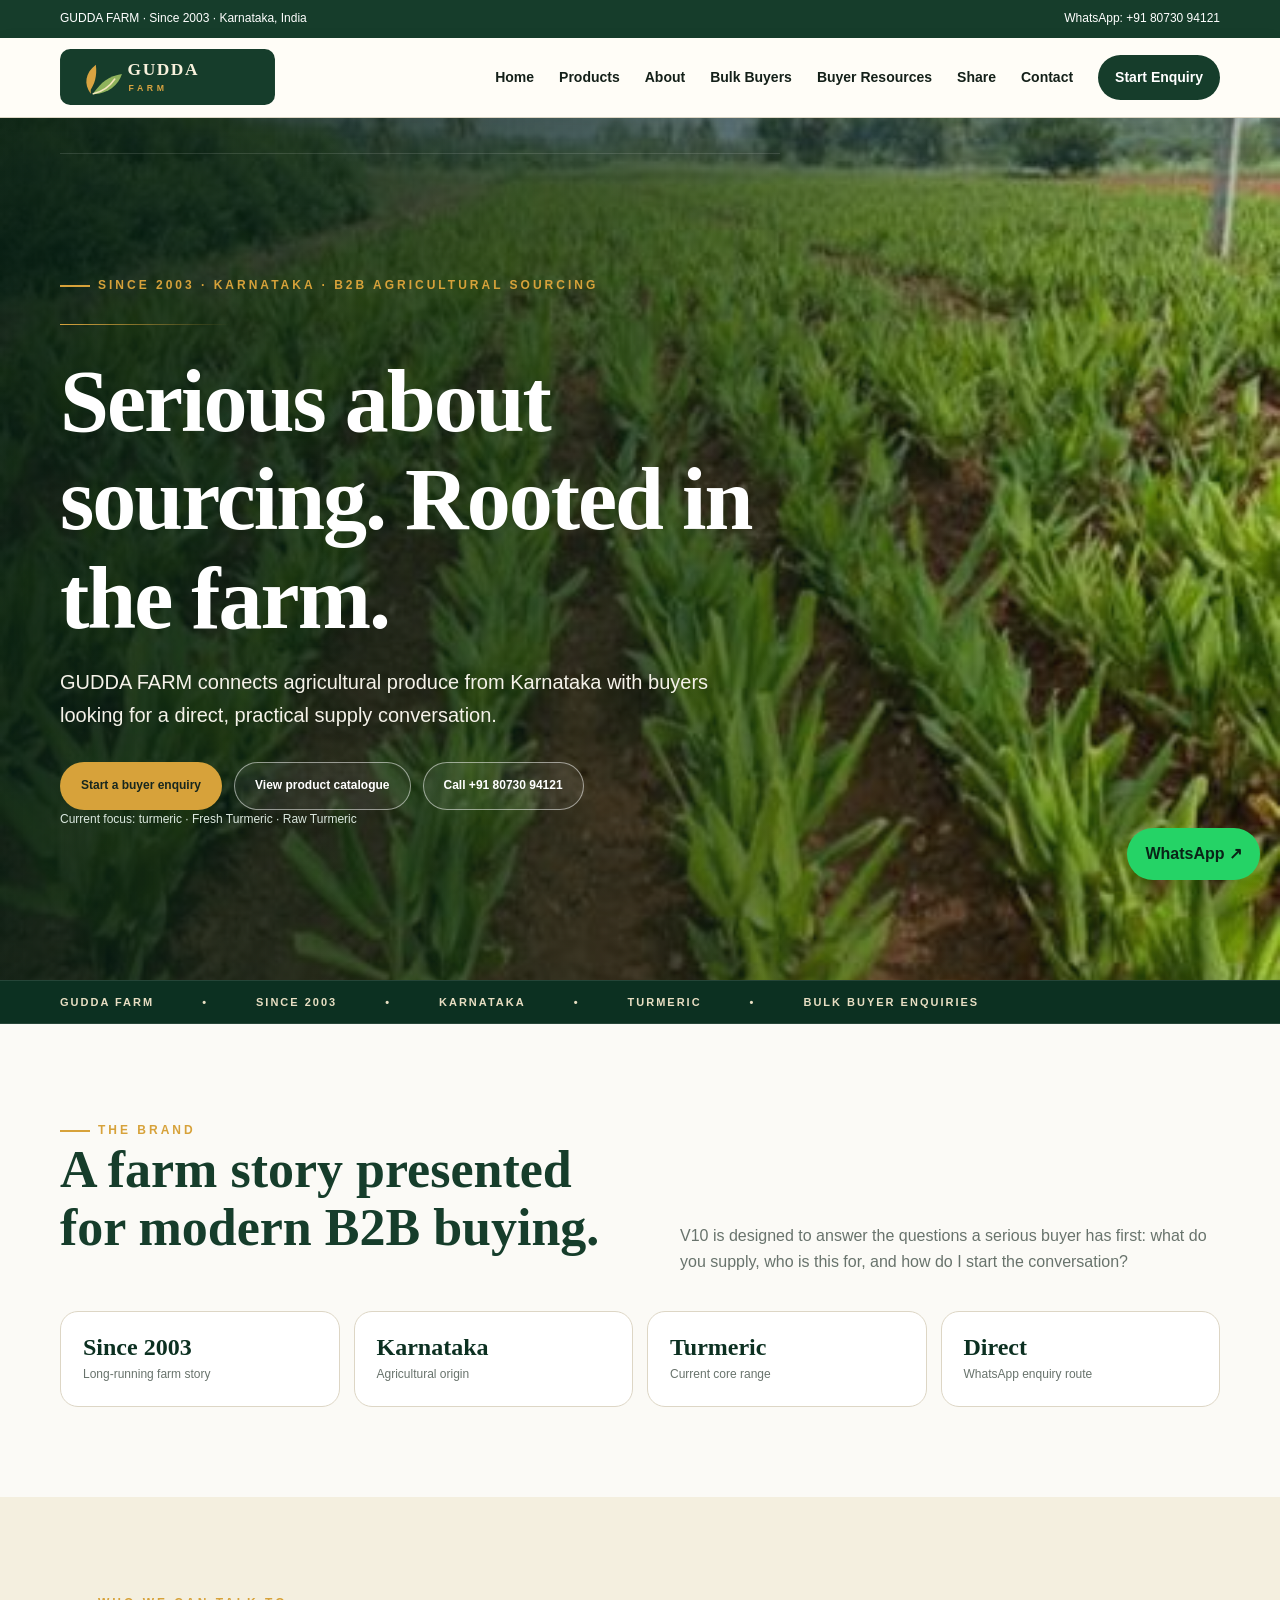
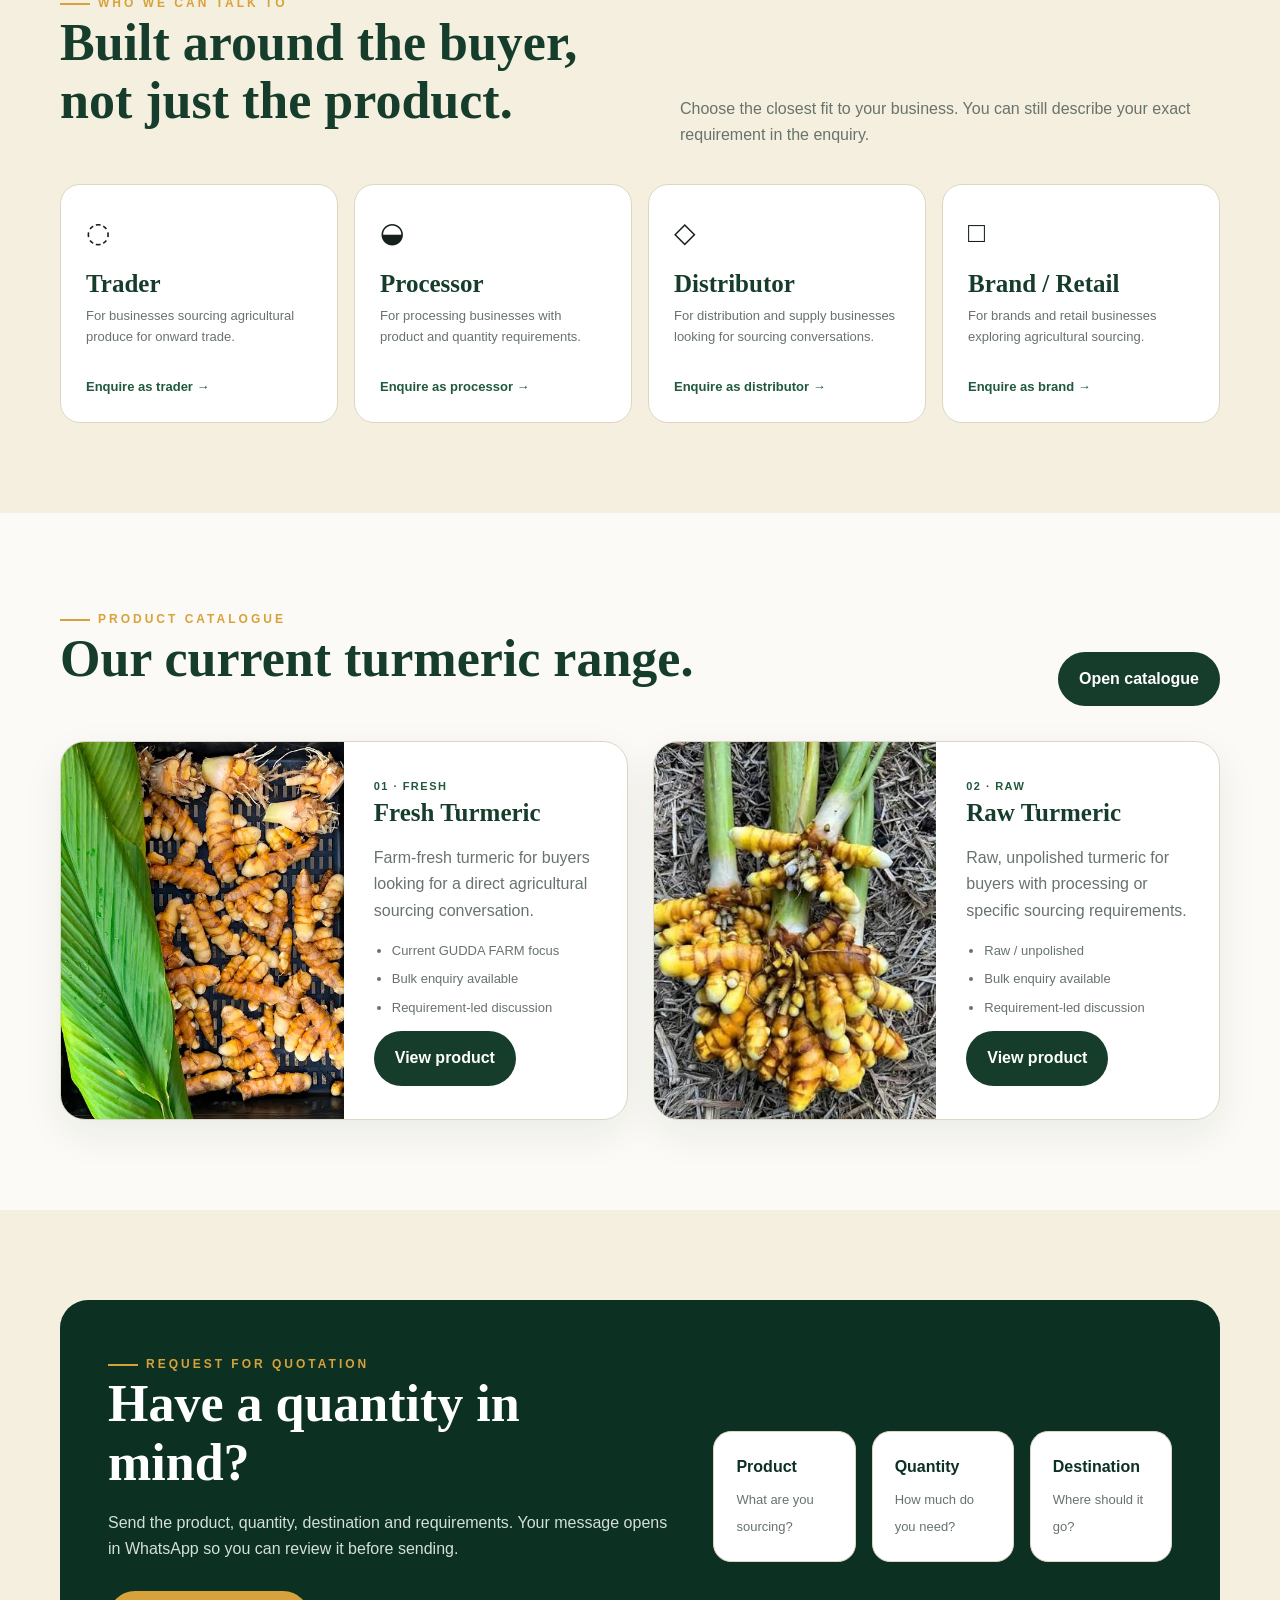
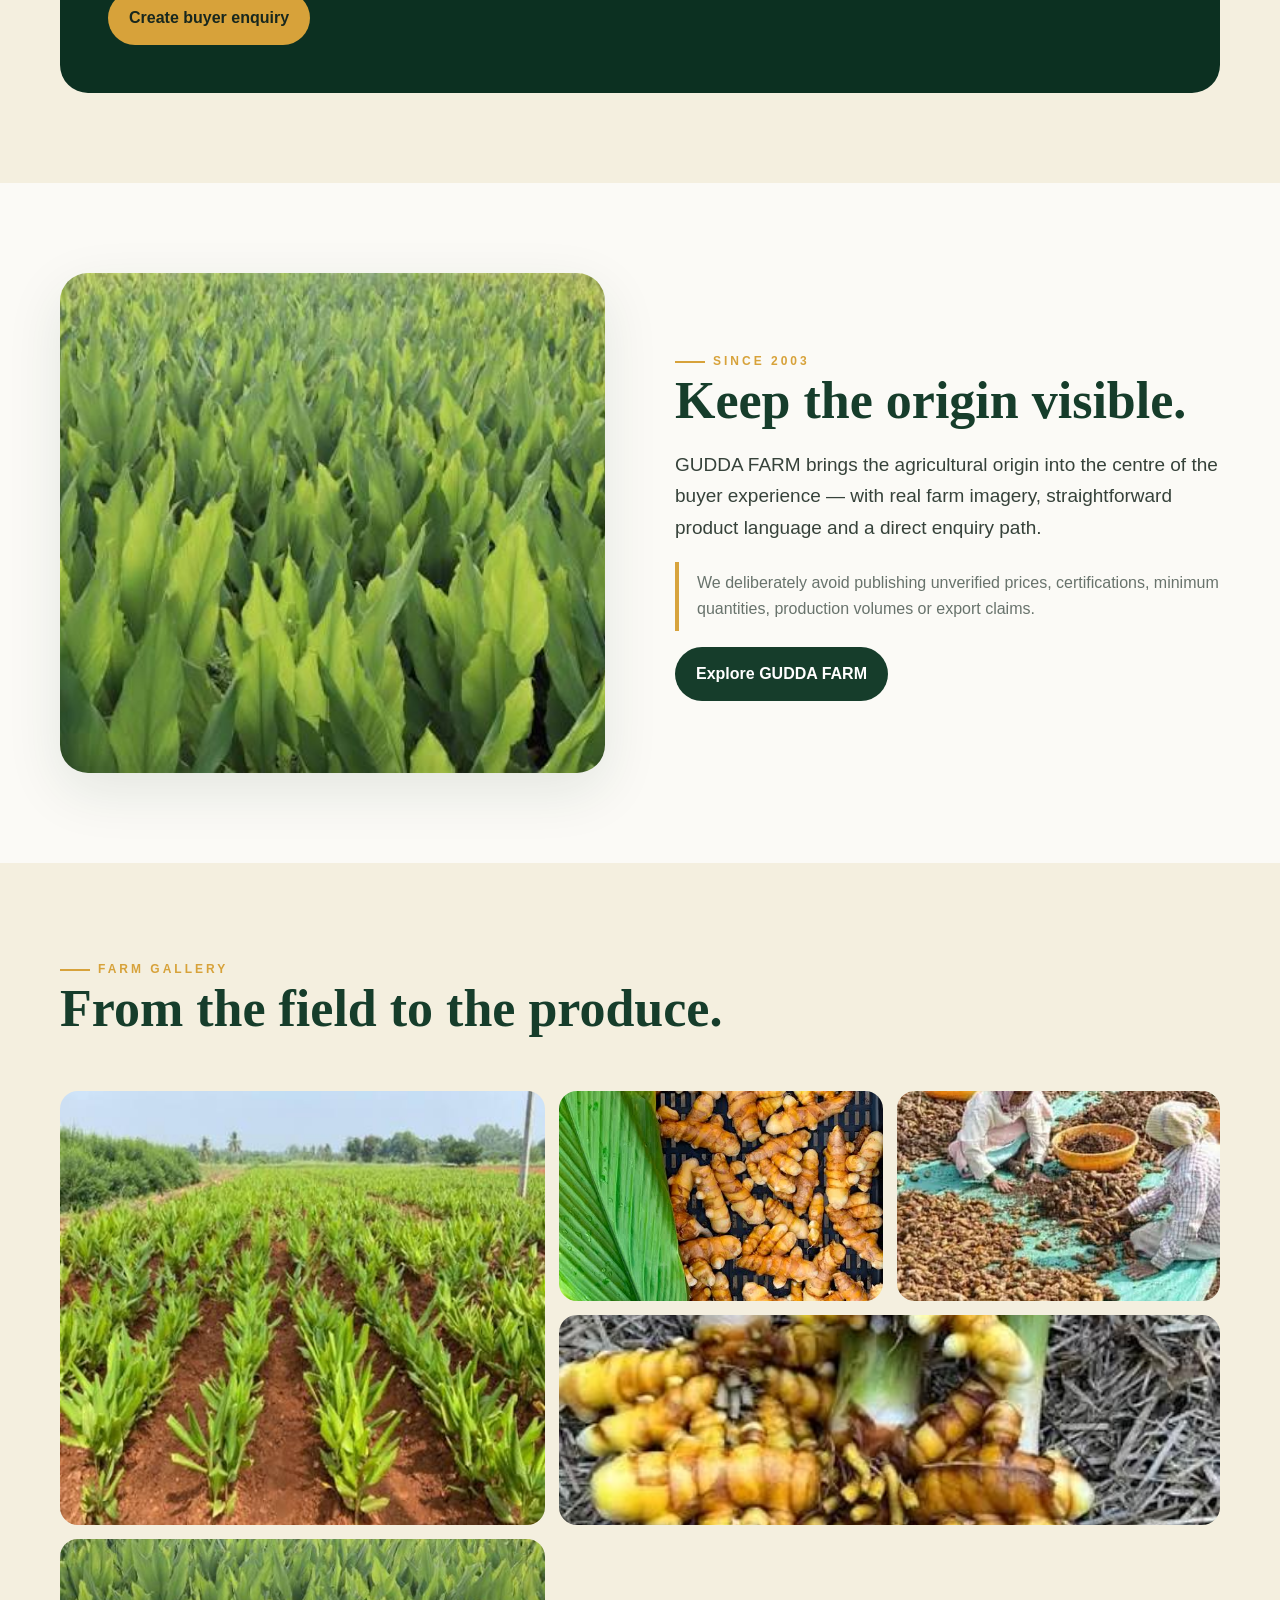
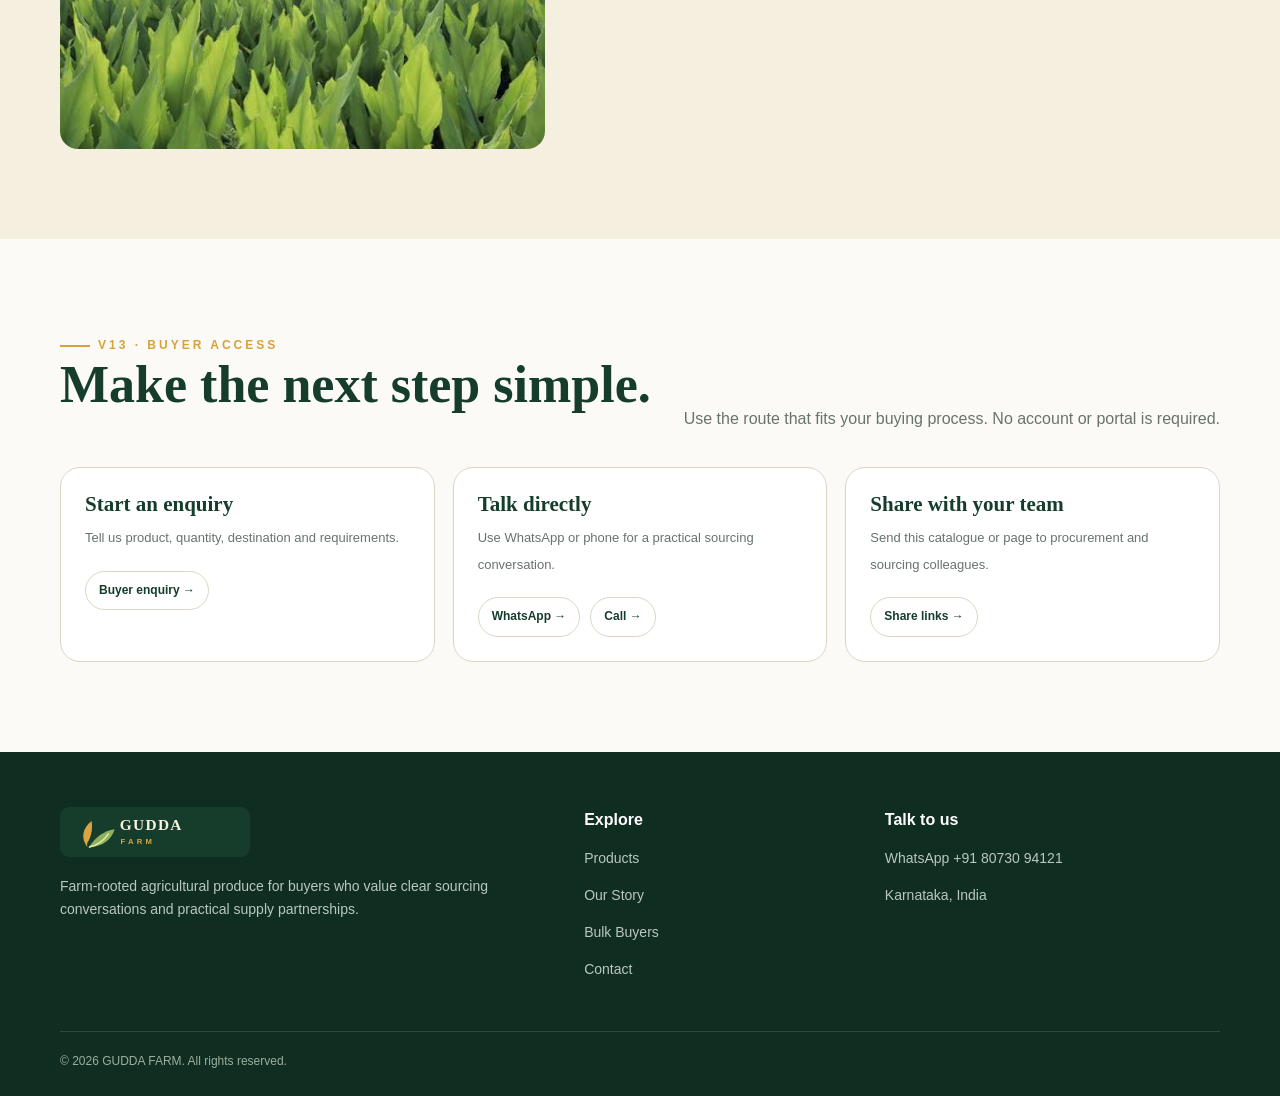
==== index.html @ 981ec5ef "Add files via upload" ====
<!doctype html><html lang="en"><head><meta charset="utf-8"><meta name="viewport" content="width=device-width,initial-scale=1">
<title>GUDDA FARM | Since 2003 | Karnataka Agricultural Produce</title><meta name="description" content="GUDDA FARM — Since 2003. Karnataka agricultural produce sourcing for serious B2B buyers, with turmeric as the current core range."><meta property="og:title" content="GUDDA FARM | Since 2003 | Karnataka Agricultural Produce"><meta property="og:description" content="GUDDA FARM · Since 2003 · Karnataka agricultural produce sourcing for serious buyers."><meta property="og:type" content="website"><meta property="og:image" content="assets/turmeric.jpg"><meta name="robots" content="index,follow"><meta name="theme-color" content="#0c3021">
<link rel="canonical" href="https://gudda-farm-margo781.vercel.app/"><link rel="icon" href="assets/logo.svg"><link rel="manifest" href="site.webmanifest"><link rel="stylesheet" href="styles.css"><script type="application/ld+json">{"@context":"https://schema.org","@type":"Organization","name":"GUDDA FARM","url":"https://gudda-farm-margo781.vercel.app/","telephone":"+91 80730 94121","areaServed":"Karnataka, India","description":"Karnataka agricultural produce sourcing for B2B buyers, with turmeric as the current core range."}</script></head><body><div class="topbar"><div class="container"><span>GUDDA FARM · Since 2003 · Karnataka, India</span><a href="https://wa.me/918073094121" target="_blank" rel="noopener">WhatsApp: +91 80730 94121</a></div></div><header class="nav"><div class="container navin"><a href="index.html"><img class="logo" src="assets/logo.svg" alt="GUDDA FARM"></a><button class="menu" aria-label="Open menu">☰</button><nav class="links"><a href="index.html">Home</a><a href="products.html">Products</a><a href="about.html">About</a><a href="buyers.html">Bulk Buyers</a><a href="resources.html">Buyer Resources</a><a href="marketing.html">Share</a><a href="contact.html">Contact</a><a class="cta" href="buyers.html">Start Enquiry</a></nav></div></header>
<section class="hero"><div class="container"><div class="copy">
<span class="eyebrow">Since 2003 · Karnataka · B2B agricultural sourcing</span><div class="goldline"></div>
<h1>Serious about sourcing. Rooted in the farm.</h1>
<p>GUDDA FARM connects agricultural produce from Karnataka with buyers looking for a direct, practical supply conversation.</p>
<div class="buttons"><a class="btn primary" href="buyers.html">Start a buyer enquiry</a><a class="btn light" href="products.html">View product catalogue</a><a class="btn light" href="tel:+918073094121">Call +91 80730 94121</a></div>
<p class="hero-note">Current focus: turmeric · Fresh Turmeric · Raw Turmeric</p>
</div></div></section>

<div class="marquee"><div class="container"><span>GUDDA FARM</span><span>•</span><span>SINCE 2003</span><span>•</span><span>KARNATAKA</span><span>•</span><span>TURMERIC</span><span>•</span><span>BULK BUYER ENQUIRIES</span></div></div>

<section class="section"><div class="container"><div class="section-head"><div><span class="eyebrow">The brand</span><h2>A farm story presented for modern B2B buying.</h2></div><p>V10 is designed to answer the questions a serious buyer has first: what do you supply, who is this for, and how do I start the conversation?</p></div>
<div class="trust-row"><div class="trust-item"><b>Since 2003</b><span>Long-running farm story</span></div><div class="trust-item"><b>Karnataka</b><span>Agricultural origin</span></div><div class="trust-item"><b>Turmeric</b><span>Current core range</span></div><div class="trust-item"><b>Direct</b><span>WhatsApp enquiry route</span></div></div></div></section>

<section class="section alt"><div class="container"><div class="section-head"><div><span class="eyebrow">Who we can talk to</span><h2>Built around the buyer, not just the product.</h2></div><p>Choose the closest fit to your business. You can still describe your exact requirement in the enquiry.</p></div>
<div class="audience-grid">
<div class="audience"><div><div class="icon">◌</div><h3>Trader</h3><p>For businesses sourcing agricultural produce for onward trade.</p></div><a class="catalog-cta" href="buyers.html?buyer=Trader">Enquire as trader →</a></div>
<div class="audience"><div><div class="icon">◒</div><h3>Processor</h3><p>For processing businesses with product and quantity requirements.</p></div><a class="catalog-cta" href="buyers.html?buyer=Processor">Enquire as processor →</a></div>
<div class="audience"><div><div class="icon">◇</div><h3>Distributor</h3><p>For distribution and supply businesses looking for sourcing conversations.</p></div><a class="catalog-cta" href="buyers.html?buyer=Distributor">Enquire as distributor →</a></div>
<div class="audience"><div><div class="icon">□</div><h3>Brand / Retail</h3><p>For brands and retail businesses exploring agricultural sourcing.</p></div><a class="catalog-cta" href="buyers.html?buyer=Retail%20%2F%20Brand">Enquire as brand →</a></div>
</div></div></section>

<section class="section"><div class="container"><div class="section-head"><div><span class="eyebrow">Product catalogue</span><h2>Our current turmeric range.</h2></div><a class="btn dark" href="products.html">Open catalogue</a></div>
<div class="catalog">
<article class="catalog-card"><img src="assets/turmeric.jpg" alt="Fresh turmeric"><div class="catalog-body"><span class="meta">01 · Fresh</span><h3>Fresh Turmeric</h3><p class="muted">Farm-fresh turmeric for buyers looking for a direct agricultural sourcing conversation.</p><ul><li>Current GUDDA FARM focus</li><li>Bulk enquiry available</li><li>Requirement-led discussion</li></ul><a class="btn dark" href="fresh-turmeric.html">View product</a></div></article>
<article class="catalog-card"><img src="assets/harvest.jpg" alt="Raw turmeric"><div class="catalog-body"><span class="meta">02 · Raw</span><h3>Raw Turmeric</h3><p class="muted">Raw, unpolished turmeric for buyers with processing or specific sourcing requirements.</p><ul><li>Raw / unpolished</li><li>Bulk enquiry available</li><li>Requirement-led discussion</li></ul><a class="btn dark" href="raw-turmeric.html">View product</a></div></article>
</div></div></section>

<section class="section alt"><div class="container"><div class="rfq"><div><span class="eyebrow">Request for quotation</span><h2>Have a quantity in mind?</h2><p>Send the product, quantity, destination and requirements. Your message opens in WhatsApp so you can review it before sending.</p><a class="btn primary" href="buyers.html">Create buyer enquiry</a></div><div><div class="mini-grid"><div class="mini-card"><strong>Product</strong><span>What are you sourcing?</span></div><div class="mini-card"><strong>Quantity</strong><span>How much do you need?</span></div><div class="mini-card"><strong>Destination</strong><span>Where should it go?</span></div></div></div></div></div></section>

<section class="section"><div class="container split"><img src="assets/field-2.jpg" alt="Agricultural field"><div><span class="eyebrow">Since 2003</span><h2>Keep the origin visible.</h2><p class="lead">GUDDA FARM brings the agricultural origin into the centre of the buyer experience — with real farm imagery, straightforward product language and a direct enquiry path.</p><p class="sticky-note">We deliberately avoid publishing unverified prices, certifications, minimum quantities, production volumes or export claims.</p><a class="btn dark" href="about.html">Explore GUDDA FARM</a></div></div></section>

<section class="section alt"><div class="container"><div class="section-head"><div><span class="eyebrow">Farm gallery</span><h2>From the field to the produce.</h2></div></div><div class="gallery"><img class="tall" src="assets/field.png" alt="Farm field"><img src="assets/turmeric.jpg" alt="Turmeric"><img src="assets/sorting.jpg" alt="Produce sorting"><img class="wide" src="assets/harvest.jpg" alt="Harvest"><img src="assets/field-2.jpg" alt="Agricultural field"></div></div></section>

<section class="section"><div class="container"><div class="section-head"><div><span class="eyebrow">V13 · Buyer access</span><h2>Make the next step simple.</h2></div><p>Use the route that fits your buying process. No account or portal is required.</p></div><div class="v13-grid"><div class="v13-card"><strong>Start an enquiry</strong><span>Tell us product, quantity, destination and requirements.</span><div class="quick-links"><a href="buyers.html">Buyer enquiry →</a></div></div><div class="v13-card"><strong>Talk directly</strong><span>Use WhatsApp or phone for a practical sourcing conversation.</span><div class="quick-links"><a href="https://wa.me/918073094121" target="_blank" rel="noopener">WhatsApp →</a><a href="tel:+918073094121">Call →</a></div></div><div class="v13-card"><strong>Share with your team</strong><span>Send this catalogue or page to procurement and sourcing colleagues.</span><div class="quick-links"><a href="marketing.html">Share links →</a></div></div></div></div></section>
<a class="whatsapp-float" href="https://wa.me/918073094121" target="_blank" rel="noopener" aria-label="Chat with GUDDA FARM on WhatsApp">WhatsApp ↗</a><footer><div class="container"><div class="foot"><div><img src="assets/logo.svg" alt="GUDDA FARM logo"><p>Farm-rooted agricultural produce for buyers who value clear sourcing conversations and practical supply partnerships.</p></div><div><h4>Explore</h4><p><a href="products.html">Products</a></p><p><a href="about.html">Our Story</a></p><p><a href="buyers.html">Bulk Buyers</a></p><p><a href="contact.html">Contact</a></p></div><div><h4>Talk to us</h4><p><a href="https://wa.me/918073094121" target="_blank" rel="noopener">WhatsApp +91 80730 94121</a></p><p>Karnataka, India</p></div></div><div class="copy">© 2026 GUDDA FARM. All rights reserved.</div></div></footer><script src="script.js"></script></body></html>
---- styles.css ----
:root{--green:#163d2b;--green2:#245b40;--leaf:#6f9348;--gold:#d9a441;--cream:#f8f1dc;--paper:#fffdf7;--ink:#1b251f;--muted:#68736c;--line:#e7e0cf;--shadow:0 18px 55px rgba(22,61,43,.10)}
*{box-sizing:border-box}html{scroll-behavior:smooth}body{margin:0;font-family:Inter,Arial,sans-serif;color:var(--ink);background:var(--paper);line-height:1.65}a{color:inherit;text-decoration:none}img{max-width:100%;display:block}.container{width:min(1160px,92%);margin:auto}
.topbar{background:var(--green);color:#fff;padding:9px 0;font-size:13px}.topbar .container{display:flex;justify-content:space-between;gap:15px}.topbar a{color:#fff}
.nav{position:sticky;top:0;z-index:20;background:rgba(255,253,247,.96);backdrop-filter:blur(12px);border-bottom:1px solid var(--line)}.navin{min-height:78px;display:flex;align-items:center;justify-content:space-between;gap:30px}.logo{width:205px}.links{display:flex;align-items:center;gap:25px;font-size:14px;font-weight:700}.links a{padding:28px 0;position:relative}.links a:hover,.links a.active{color:var(--green2)}.links a.active:after{content:"";position:absolute;left:0;right:0;bottom:20px;height:2px;background:var(--gold)}.cta{background:var(--green);color:white!important;padding:11px 17px!important;border-radius:999px}.cta:hover{background:var(--green2)}.menu{display:none;background:none;border:0;font-size:27px;color:var(--green)}
.hero{min-height:650px;display:grid;align-items:center;background:linear-gradient(90deg,rgba(10,36,24,.88),rgba(10,36,24,.38)),url("assets/field.png") center/cover}.hero .copy{color:#fff;max-width:720px;padding:95px 0}.eyebrow{display:inline-flex;gap:8px;align-items:center;color:var(--gold);font-size:12px;font-weight:800;letter-spacing:2.5px;text-transform:uppercase}.eyebrow:before{content:"";width:30px;height:2px;background:var(--gold)}h1,h2,h3{font-family:Georgia,serif;line-height:1.12;margin:0 0 18px}h1{font-size:clamp(45px,7vw,78px);letter-spacing:-2px}h2{font-size:clamp(34px,5vw,52px);color:var(--green)}h3{font-size:25px;color:var(--green)}.hero p{font-size:19px;max-width:620px;color:#f5f2e9;margin:0 0 30px}.buttons{display:flex;gap:12px;flex-wrap:wrap}.btn{display:inline-flex;align-items:center;justify-content:center;padding:13px 20px;border-radius:999px;font-weight:800;border:1px solid transparent}.btn.primary{background:var(--gold);color:#17271e}.btn.light{border-color:rgba(255,255,255,.5);color:#fff;background:rgba(255,255,255,.06)}.btn.dark{background:var(--green);color:#fff}.btn:hover{transform:translateY(-1px)}
.strip{background:var(--cream);padding:22px 0}.stripin{display:grid;grid-template-columns:repeat(3,1fr);gap:25px}.strip strong{display:block;color:var(--green);font-family:Georgia,serif;font-size:20px}.strip span{font-size:13px;color:var(--muted)}
.section{padding:90px 0}.section.alt{background:#f4efdf}.section-head{display:flex;justify-content:space-between;align-items:end;gap:30px;margin-bottom:35px}.section-head p{max-width:540px;color:var(--muted);margin:0}.grid3{display:grid;grid-template-columns:repeat(3,1fr);gap:24px}.grid2{display:grid;grid-template-columns:repeat(2,1fr);gap:28px}.card{background:#fff;border:1px solid var(--line);border-radius:22px;overflow:hidden;box-shadow:var(--shadow)}.card img{width:100%;height:250px;object-fit:cover}.cardbody{padding:25px}.cardbody p{color:var(--muted);font-size:14px}.tag{display:inline-block;background:var(--cream);color:var(--green);font-size:11px;font-weight:800;letter-spacing:1px;text-transform:uppercase;padding:6px 9px;border-radius:999px;margin-bottom:12px}
.split{display:grid;grid-template-columns:1fr 1fr;gap:70px;align-items:center}.split img{border-radius:28px;height:500px;width:100%;object-fit:cover;box-shadow:var(--shadow)}.lead{font-size:19px;color:#36423a}.muted{color:var(--muted)}.facts{display:grid;grid-template-columns:repeat(2,1fr);gap:15px;margin:28px 0}.fact{padding:18px;background:#fff;border:1px solid var(--line);border-radius:15px}.fact b{display:block;color:var(--green);font-size:19px}.fact span{font-size:13px;color:var(--muted)}
.process{counter-reset:step}.step{position:relative;padding:28px 24px 28px 75px;background:#fff;border:1px solid var(--line);border-radius:20px}.step:before{counter-increment:step;content:counter(step,decimal-leading-zero);position:absolute;left:24px;top:28px;color:var(--gold);font-family:Georgia,serif;font-size:25px;font-weight:700}.step p{margin:0;color:var(--muted);font-size:14px}
.gallery{display:grid;grid-template-columns:1.2fr .8fr .8fr;grid-auto-rows:210px;gap:14px}.gallery img{width:100%;height:100%;object-fit:cover;border-radius:18px}.gallery .tall{grid-row:span 2}.gallery .wide{grid-column:span 2}
.pagehero{padding:90px 0;background:linear-gradient(135deg,var(--green),#2b6648);color:#fff}.pagehero h1{font-size:58px}.pagehero p{max-width:650px;color:#e9efe9;font-size:18px}
.producthero{display:grid;grid-template-columns:1fr 1fr;gap:50px;align-items:center}.producthero img{height:540px;width:100%;object-fit:cover;border-radius:28px}.specbox{padding:24px;border:1px solid var(--line);background:#fff;border-radius:20px;margin:25px 0}.specbox li{margin:8px 0;color:var(--muted)}
.formwrap{display:grid;grid-template-columns:.8fr 1.2fr;gap:50px;align-items:start}.form{background:#fff;border:1px solid var(--line);padding:30px;border-radius:24px;box-shadow:var(--shadow)}label{display:block;font-size:13px;font-weight:800;color:var(--green);margin:0 0 7px}input,select,textarea{width:100%;padding:13px 14px;border:1px solid #dcd6c7;border-radius:12px;background:#fffdf9;font:inherit;margin-bottom:17px}textarea{min-height:120px;resize:vertical}.notice{font-size:12px;color:var(--muted)}
footer{background:#102d21;color:#dce6df;padding:55px 0 25px}.foot{display:grid;grid-template-columns:1.3fr .7fr .9fr;gap:40px}.foot img{width:190px;margin-bottom:18px}.foot p,.foot a{color:#b9c8bf;font-size:14px}.foot h4{color:#fff;margin:0 0 12px}.copy{border-top:1px solid rgba(255,255,255,.12);margin-top:35px;padding-top:20px;font-size:12px;color:#9caf9f}
@media(max-width:800px){.links{display:none;position:absolute;left:0;right:0;top:78px;background:var(--paper);padding:15px 4%;flex-direction:column;align-items:flex-start;border-bottom:1px solid var(--line);box-shadow:var(--shadow)}.links.open{display:flex}.links a{padding:8px 0}.links a.active:after{display:none}.menu{display:block}.topbar .container{flex-direction:column;gap:3px}.hero{min-height:590px}.hero .copy{padding:75px 0}.stripin,.grid3,.grid2,.split,.producthero,.formwrap,.foot{grid-template-columns:1fr}.section{padding:65px 0}.section-head{display:block}.split img,.producthero img{height:380px}.gallery{grid-template-columns:1fr 1fr;grid-auto-rows:170px}.gallery .wide{grid-column:span 2}.gallery .tall{grid-row:span 2}.pagehero h1{font-size:45px}}

/* V8 enhancements */
.whatsapp-float{position:fixed;right:20px;bottom:20px;z-index:30;background:#25d366;color:#092417;border-radius:999px;padding:13px 18px;font-weight:900;box-shadow:0 12px 30px rgba(0,0,0,.18);display:flex;align-items:center;gap:8px}.whatsapp-float:hover{transform:translateY(-2px)}
.kpis{display:grid;grid-template-columns:repeat(4,1fr);gap:16px}.kpi{padding:25px;background:#fff;border:1px solid var(--line);border-radius:20px;text-align:center}.kpi b{display:block;font:700 30px Georgia,serif;color:var(--green)}.kpi span{font-size:12px;color:var(--muted)}
.faq details{background:#fff;border:1px solid var(--line);border-radius:15px;margin:10px 0;padding:17px 20px}.faq summary{cursor:pointer;font-weight:800;color:var(--green)}.faq p{color:var(--muted);font-size:14px;margin:12px 0 0}
.buyerband{padding:34px;background:var(--cream);border:1px solid var(--line);border-radius:24px;display:flex;justify-content:space-between;align-items:center;gap:25px}.buyerband h3{margin:0}.buyerband p{margin:5px 0 0;color:var(--muted)}
.badges{display:flex;flex-wrap:wrap;gap:10px;margin:20px 0}.badge{border:1px solid var(--line);background:#fff;padding:8px 12px;border-radius:999px;font-size:12px;font-weight:800;color:var(--green)}
@media(max-width:800px){.kpis{grid-template-columns:1fr 1fr}.buyerband{display:block}.whatsapp-float{right:12px;bottom:12px}}

/* ===== GUDDA FARM V9 premium layer ===== */
:root{--forest:#0f3324;--forest2:#1e573c;--sage:#8ea66b;--sun:#d7a33d;--sand:#f3ead5;--paper:#fbfaf5;--ink:#17221b;--muted:#667269;--line:#dfd9c8}
body{background:var(--paper)}
.nav{box-shadow:0 2px 18px rgba(15,51,36,.04)}
.hero{min-height:710px;background:linear-gradient(90deg,rgba(6,28,19,.91) 0%,rgba(6,28,19,.65) 48%,rgba(6,28,19,.22) 100%),url("assets/field.png") center/cover}
.hero .copy{padding:110px 0}
.hero h1{max-width:820px}
.hero p{max-width:650px}
.eyebrow{letter-spacing:3px}
.goldline{height:1px;background:linear-gradient(90deg,var(--sun),transparent);margin:28px 0;width:170px}
.marquee{overflow:hidden;background:var(--forest);color:#fff;padding:12px 0;border-top:1px solid rgba(255,255,255,.1);border-bottom:1px solid rgba(255,255,255,.1);font-size:11px;font-weight:800;letter-spacing:2px;text-transform:uppercase;white-space:nowrap}
.marquee span{display:inline-block;margin-right:48px;color:#e8dec3}
.editorial{display:grid;grid-template-columns:.8fr 1.2fr;gap:60px;align-items:end}
.editorial .number{font:700 92px/1 Georgia,serif;color:var(--sun);opacity:.8}
.editorial p{font-size:18px;color:var(--muted);max-width:650px}
.product-card{position:relative}
.product-card .cardbody{padding:27px}
.product-card img{height:310px}
.product-card .mini-link{font-weight:900;color:var(--forest2);font-size:13px}
.ribbon{position:absolute;top:18px;left:18px;background:var(--sun);color:#18241c;padding:7px 11px;border-radius:999px;font-size:10px;font-weight:900;letter-spacing:1.5px;text-transform:uppercase}
.quote{background:var(--forest);color:#fff;border-radius:28px;padding:55px;position:relative;overflow:hidden}
.quote:after{content:"“";position:absolute;right:28px;top:-35px;font:200px/1 Georgia,serif;color:rgba(255,255,255,.06)}
.quote p{font:28px/1.35 Georgia,serif;max-width:760px;margin:0 0 20px}
.quote small{color:#c7d5cc}
.timeline{display:grid;grid-template-columns:repeat(3,1fr);gap:18px}
.timeline .step{min-height:190px}
.timeline .step:before{color:var(--sun)}
.sticky-note{border-left:4px solid var(--sun);padding:8px 0 8px 18px;color:var(--muted)}
.form-progress{display:flex;gap:8px;margin-bottom:25px}.form-progress span{height:5px;flex:1;border-radius:99px;background:var(--line)}.form-progress span.active{background:var(--sun)}
select,input,textarea{transition:border-color .2s,box-shadow .2s}select:focus,input:focus,textarea:focus{outline:none;border-color:var(--forest2);box-shadow:0 0 0 3px rgba(30,87,60,.08)}
.btn{transition:transform .2s,box-shadow .2s}.btn:hover{box-shadow:0 8px 22px rgba(15,51,36,.12)}
.card{transition:transform .2s,box-shadow .2s}.card:hover{transform:translateY(-4px);box-shadow:0 22px 60px rgba(22,61,43,.13)}
@media(max-width:800px){.hero{min-height:650px}.editorial,.timeline{grid-template-columns:1fr}.editorial .number{font-size:70px}.quote{padding:35px 25px}.quote p{font-size:22px}.product-card img{height:260px}}

/* ===== GUDDA FARM V10 — B2B LAUNCH SYSTEM ===== */
:root{--forest:#0c3021;--forest2:#20593d;--gold:#d7a23a;--cream:#f3ead5;--paper:#fbfaf6;--ink:#142019;--muted:#68736c;--line:#ddd6c5}
body{background:var(--paper)}
.topbar{font-size:12px}
.logo{width:215px}
.hero{min-height:735px}
.hero .copy{padding:120px 0}
.hero h1{max-width:900px;font-size:clamp(48px,7.4vw,88px)}
.hero p{font-size:20px}
.section-head h2{max-width:760px}
.trust-row{display:grid;grid-template-columns:repeat(4,1fr);gap:14px;margin-top:32px}
.trust-item{padding:22px;background:#fff;border:1px solid var(--line);border-radius:18px}
.trust-item b{display:block;font:700 24px Georgia,serif;color:var(--forest)}
.trust-item span{display:block;color:var(--muted);font-size:12px;margin-top:4px}
.audience-grid{display:grid;grid-template-columns:repeat(4,1fr);gap:16px}
.audience{background:#fff;border:1px solid var(--line);border-radius:20px;padding:25px;min-height:200px;display:flex;flex-direction:column;justify-content:space-between}
.audience .icon{font-size:28px}
.audience h3{margin:14px 0 7px}
.audience p{color:var(--muted);font-size:13px;margin:0 0 18px}
.catalog{display:grid;grid-template-columns:repeat(2,1fr);gap:25px}
.catalog-card{background:#fff;border:1px solid var(--line);border-radius:25px;overflow:hidden;display:grid;grid-template-columns:1fr 1fr;box-shadow:0 14px 40px rgba(12,48,33,.07)}
.catalog-card img{height:100%;min-height:330px;width:100%;object-fit:cover}
.catalog-body{padding:30px}
.catalog-body .meta{font-size:11px;letter-spacing:1.5px;text-transform:uppercase;font-weight:900;color:var(--forest2)}
.catalog-body ul{padding-left:18px;color:var(--muted);font-size:13px}
.catalog-body li{margin:7px 0}
.rfq{background:var(--forest);color:#fff;border-radius:28px;padding:48px;display:grid;grid-template-columns:1.1fr .9fr;gap:45px;align-items:center}
.rfq h2{color:#fff}
.rfq p{color:#d4e0d8}
.rfq .btn{margin-top:12px}
.mini-grid{display:grid;grid-template-columns:repeat(3,1fr);gap:16px}
.mini-card{padding:22px;background:#fff;border:1px solid var(--line);border-radius:18px}
.mini-card strong{color:var(--forest);display:block;margin-bottom:6px}
.mini-card span{font-size:13px;color:var(--muted)}
.hero-note{margin-top:26px;font-size:12px!important;color:#dbe8df!important}
.legal-note{font-size:12px;color:var(--muted);margin-top:18px}
.field-error{border-color:#a34a35!important}
.form .btn{cursor:pointer;border:0}
.success-panel{display:none;margin-top:18px;padding:15px;background:#eef5e8;border:1px solid #cbdcbe;border-radius:13px;color:#31552e;font-size:13px}
.catalog-cta{display:inline-flex;margin-top:10px;color:var(--forest2);font-weight:900;font-size:13px}
@media(max-width:900px){.trust-row,.audience-grid{grid-template-columns:1fr 1fr}.catalog,.rfq{grid-template-columns:1fr}.catalog-card{grid-template-columns:1fr}.catalog-card img{height:260px;min-height:0}.rfq{padding:34px 25px}}
@media(max-width:600px){.trust-row,.audience-grid,.mini-grid{grid-template-columns:1fr}.hero{min-height:650px}.hero .copy{padding:90px 0}}

/* GUDDA FARM V11 — acquisition layer */
.catalog-hero{display:grid;grid-template-columns:1.15fr .85fr;gap:45px;align-items:center}.catalog-hero img{width:100%;height:390px;object-fit:cover;border-radius:26px}
.resource-card{background:#fff;border:1px solid var(--line);border-radius:22px;padding:28px}.resource-card p{color:var(--muted);font-size:14px}
.channel-grid{display:grid;grid-template-columns:repeat(3,1fr);gap:18px}.channel{padding:24px;border:1px solid var(--line);border-radius:20px;background:#fff}.channel strong{display:block;color:var(--forest);font:700 22px Georgia,serif;margin-bottom:7px}.channel span{color:var(--muted);font-size:13px}
.sharebox{display:flex;gap:10px;align-items:center;padding:14px;background:var(--cream);border-radius:14px;margin-top:20px}.sharebox input{margin:0;background:#fff;flex:1;font-size:12px}.smallbtn{border:0;border-radius:999px;padding:10px 14px;background:var(--forest);color:#fff;font-weight:800;cursor:pointer}
.article{max-width:820px;margin:auto}.article h2{margin-top:45px}.article p,.article li{color:var(--muted);font-size:16px}.article ul{padding-left:20px}
@media(max-width:850px){.catalog-hero{grid-template-columns:1fr}.channel-grid{grid-template-columns:1fr}.catalog-hero img{height:300px}}@media(max-width:600px){.sharebox{display:block}.sharebox input{margin-bottom:10px;width:100%}}

/* GUDDA FARM V12 — search & marketing layer */
.intent-grid{display:grid;grid-template-columns:repeat(3,1fr);gap:18px}.intent-card{background:#fff;border:1px solid var(--line);border-radius:22px;padding:28px}.intent-card h3{margin-bottom:8px}.intent-card p{color:var(--muted);font-size:14px}.intent-card a{font-weight:900;color:var(--forest2)}
.location-band{background:var(--forest);color:#fff;border-radius:26px;padding:40px}.location-band h2{color:#fff}.location-band p{color:#d8e3dc}
.marketing-list{display:grid;grid-template-columns:1fr 1fr;gap:18px}.marketing-list .mini-card{min-height:130px}
@media(max-width:800px){.intent-grid,.marketing-list{grid-template-columns:1fr}}


/* ===== GUDDA FARM V13 conversion + marketing layer ===== */
.callbar{display:flex;gap:10px;flex-wrap:wrap;align-items:center;margin-top:16px}.btn.call{background:#fff;color:var(--green);border:1px solid var(--line)}
.source-chip{display:inline-flex;margin-top:12px;padding:6px 10px;border-radius:999px;background:rgba(217,164,65,.13);color:var(--gold);font-size:11px;font-weight:900;letter-spacing:.8px;text-transform:uppercase}.source-chip[hidden]{display:none}
.share-panel{display:flex;gap:12px;flex-wrap:wrap;align-items:center;padding:24px;background:#fff;border:1px solid var(--line);border-radius:20px}.share-panel p{margin:0;color:var(--muted);font-size:14px;flex:1;min-width:220px}
.v13-grid{display:grid;grid-template-columns:repeat(3,1fr);gap:18px}.v13-card{padding:24px;background:#fff;border:1px solid var(--line);border-radius:20px}.v13-card strong{display:block;color:var(--green);font:700 21px Georgia,serif;margin-bottom:7px}.v13-card span{color:var(--muted);font-size:13px}
.quick-links{display:flex;gap:10px;flex-wrap:wrap;margin-top:20px}.quick-links a{padding:9px 13px;border:1px solid var(--line);border-radius:999px;background:#fff;font-size:12px;font-weight:800;color:var(--green)}
@media(max-width:800px){.v13-grid{grid-template-columns:1fr}.share-panel{display:block}.share-panel .btn{margin-top:12px}}
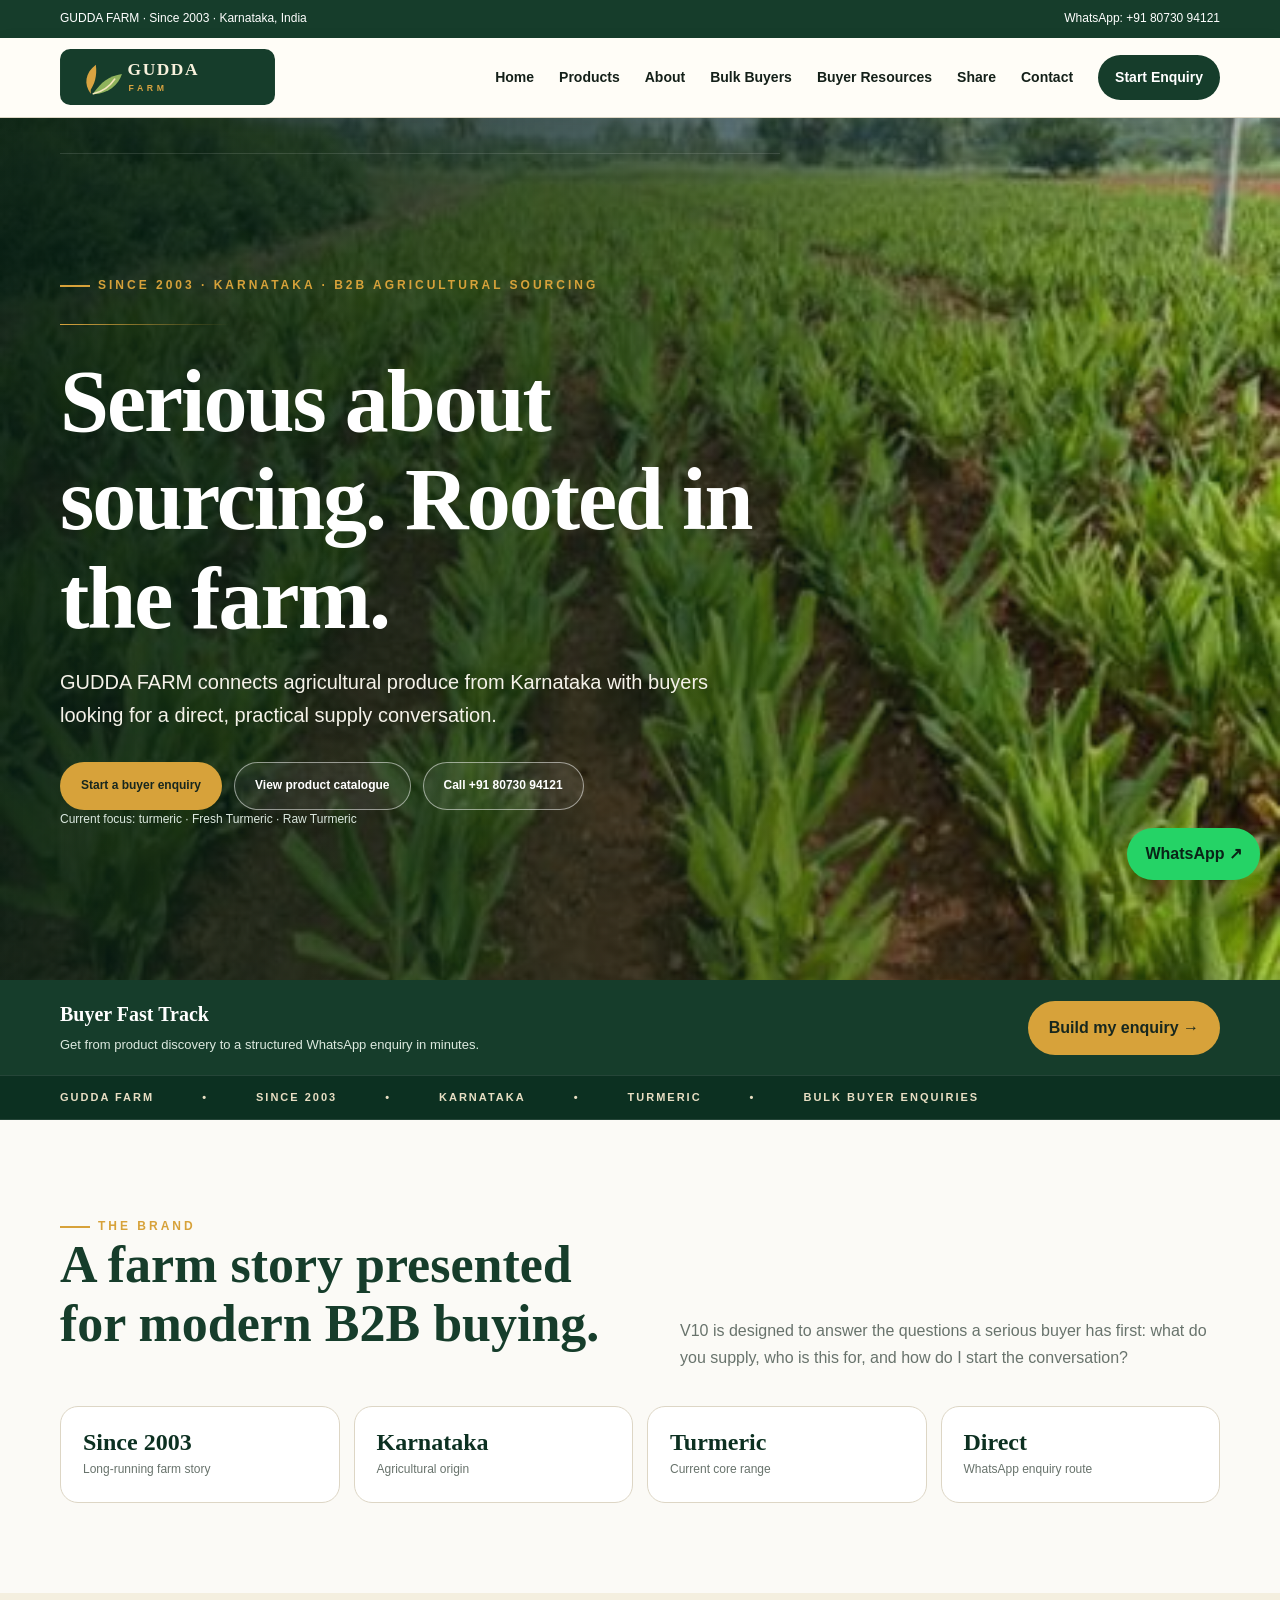
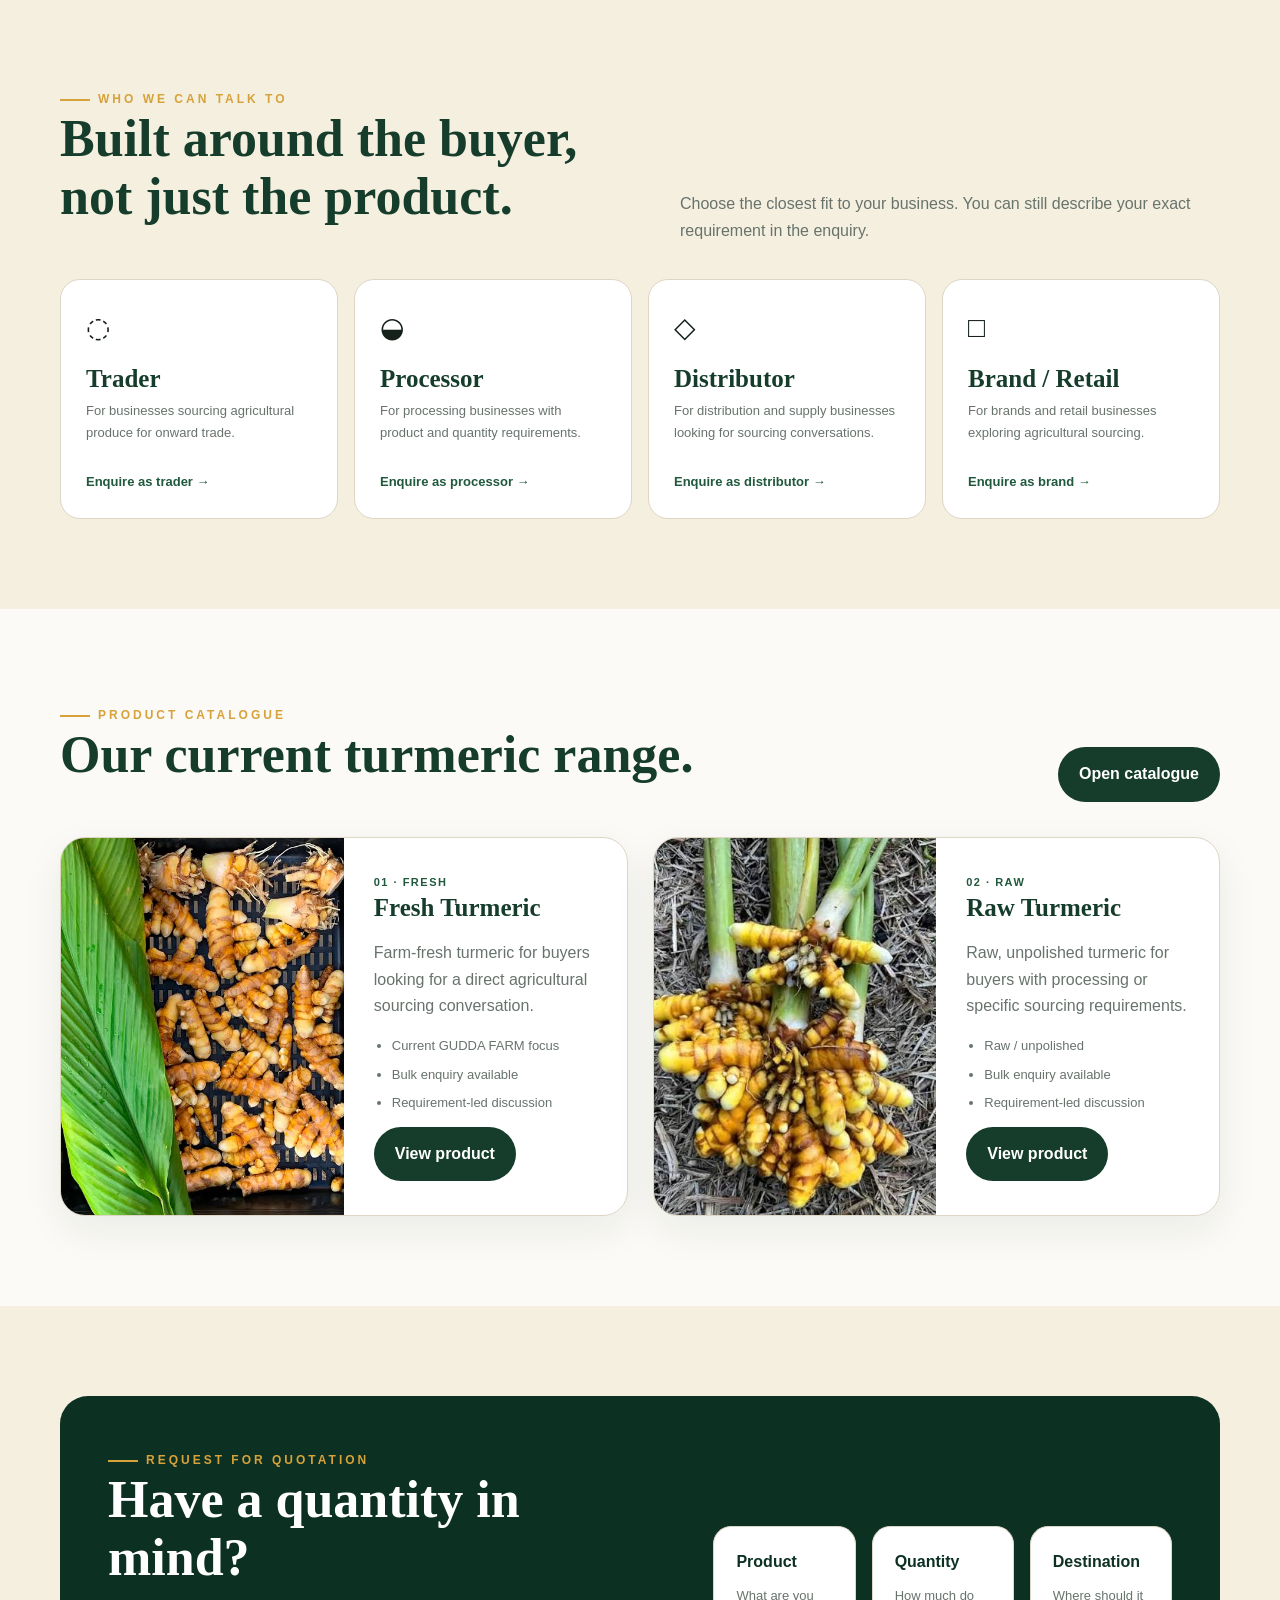
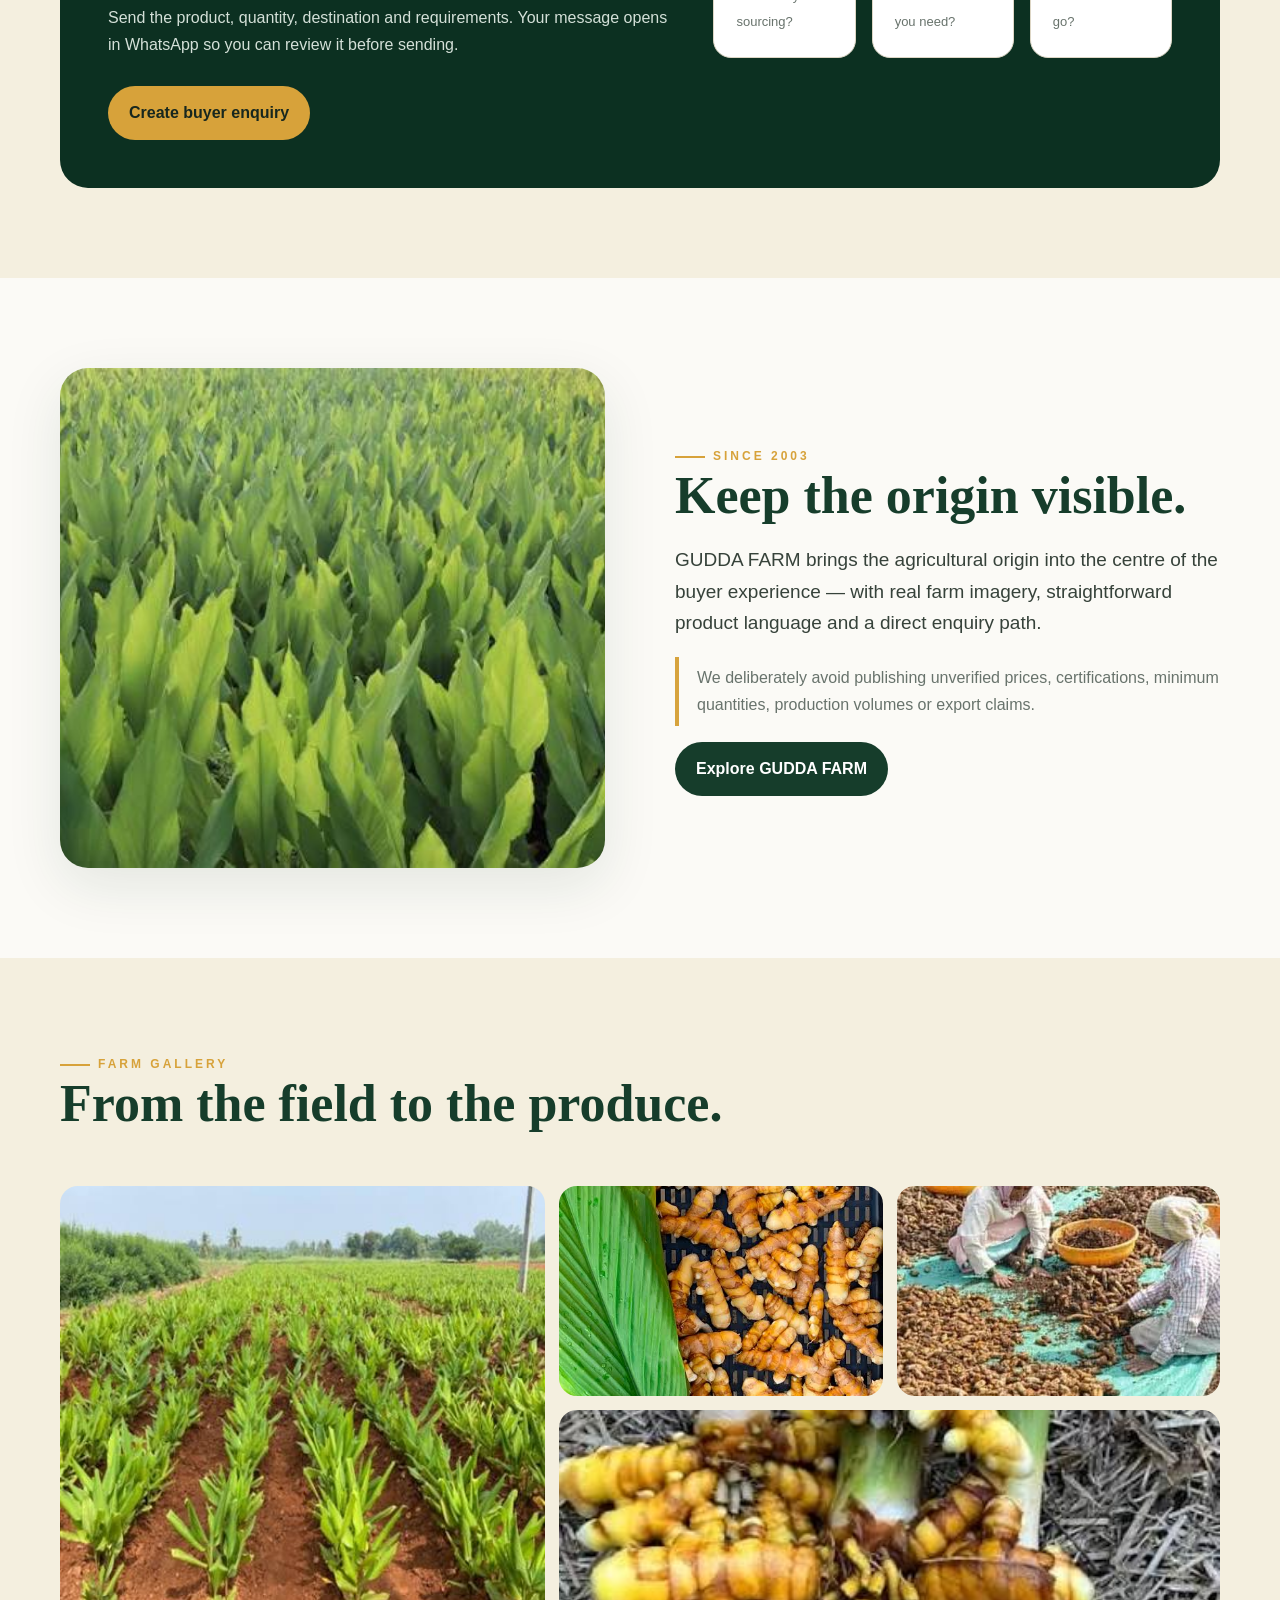
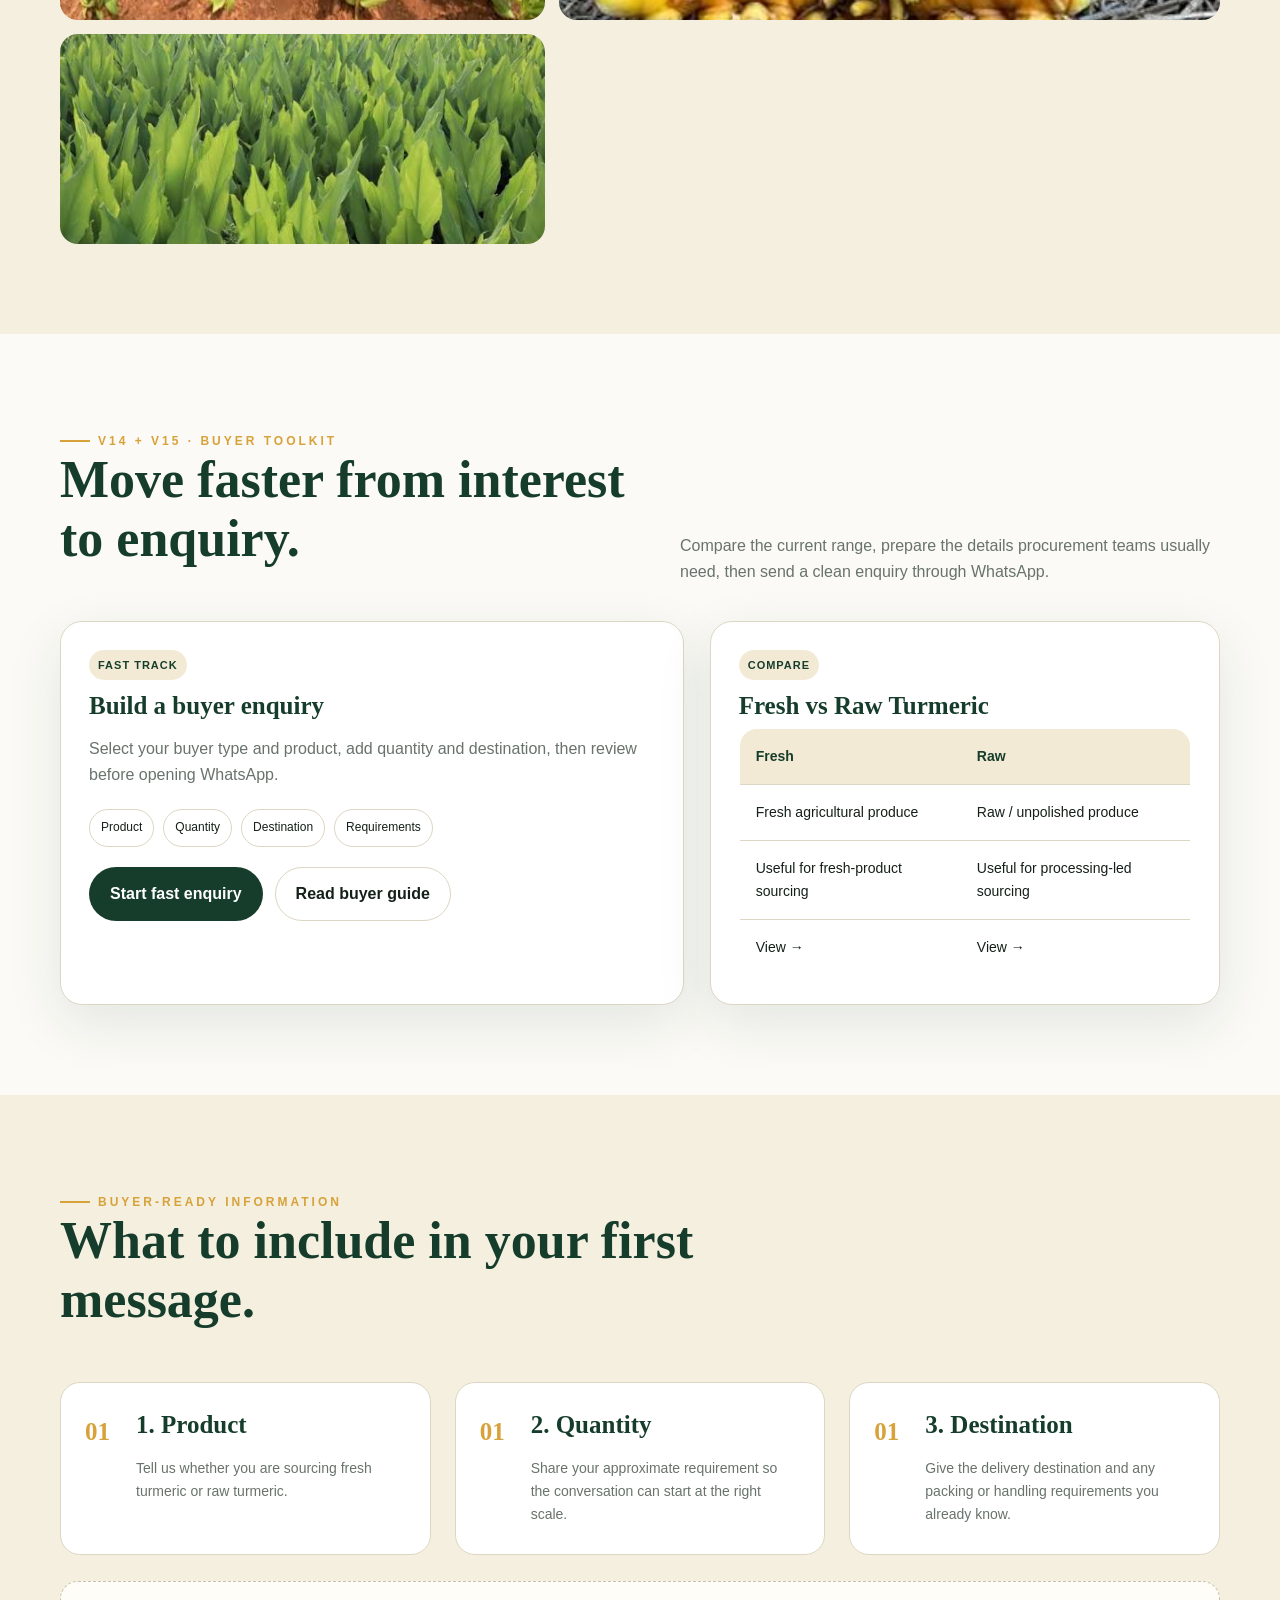
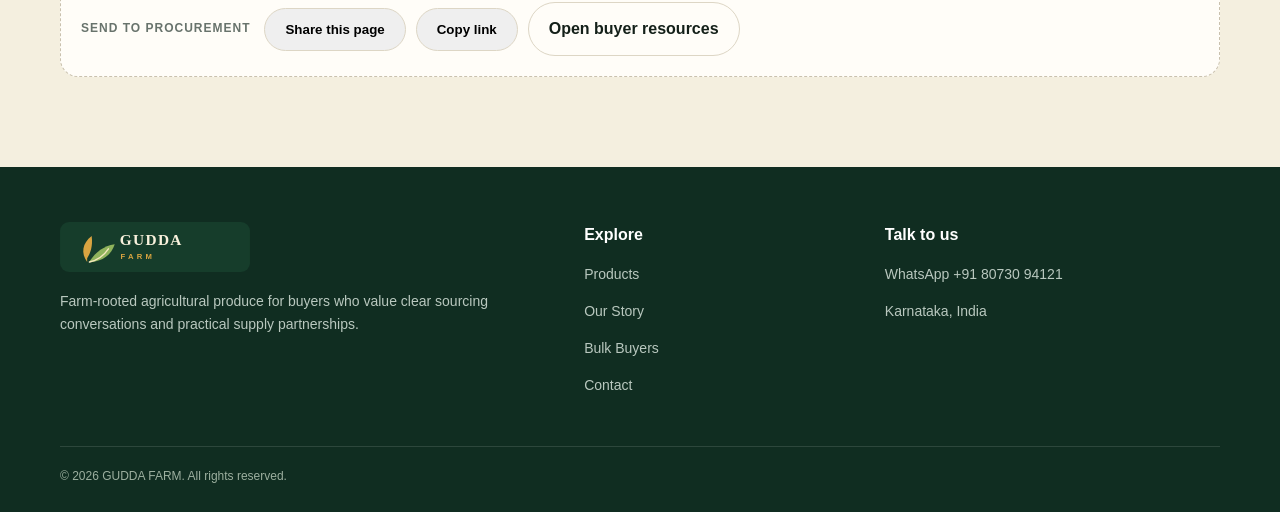
==== commit f21172a5: "Add files via upload" ====
--- a/index.html
+++ b/index.html
@@ -8,6 +8,8 @@
 <div class="buttons"><a class="btn primary" href="buyers.html">Start a buyer enquiry</a><a class="btn light" href="products.html">View product catalogue</a><a class="btn light" href="tel:+918073094121">Call +91 80730 94121</a></div>
 <p class="hero-note">Current focus: turmeric · Fresh Turmeric · Raw Turmeric</p>
 </div></div></section>
+
+<div class="v14band"><div class="container inner"><div><strong>Buyer Fast Track</strong><br><span>Get from product discovery to a structured WhatsApp enquiry in minutes.</span></div><a class="btn primary" href="buyers.html?fast=1">Build my enquiry →</a></div></div>
 
 <div class="marquee"><div class="container"><span>GUDDA FARM</span><span>•</span><span>SINCE 2003</span><span>•</span><span>KARNATAKA</span><span>•</span><span>TURMERIC</span><span>•</span><span>BULK BUYER ENQUIRIES</span></div></div>
 
@@ -34,5 +36,8 @@
 
 <section class="section alt"><div class="container"><div class="section-head"><div><span class="eyebrow">Farm gallery</span><h2>From the field to the produce.</h2></div></div><div class="gallery"><img class="tall" src="assets/field.png" alt="Farm field"><img src="assets/turmeric.jpg" alt="Turmeric"><img src="assets/sorting.jpg" alt="Produce sorting"><img class="wide" src="assets/harvest.jpg" alt="Harvest"><img src="assets/field-2.jpg" alt="Agricultural field"></div></div></section>
 
-<section class="section"><div class="container"><div class="section-head"><div><span class="eyebrow">V13 · Buyer access</span><h2>Make the next step simple.</h2></div><p>Use the route that fits your buying process. No account or portal is required.</p></div><div class="v13-grid"><div class="v13-card"><strong>Start an enquiry</strong><span>Tell us product, quantity, destination and requirements.</span><div class="quick-links"><a href="buyers.html">Buyer enquiry →</a></div></div><div class="v13-card"><strong>Talk directly</strong><span>Use WhatsApp or phone for a practical sourcing conversation.</span><div class="quick-links"><a href="https://wa.me/918073094121" target="_blank" rel="noopener">WhatsApp →</a><a href="tel:+918073094121">Call →</a></div></div><div class="v13-card"><strong>Share with your team</strong><span>Send this catalogue or page to procurement and sourcing colleagues.</span><div class="quick-links"><a href="marketing.html">Share links →</a></div></div></div></div></section>
+<section class="section"><div class="container"><div class="section-head"><div><span class="eyebrow">V14 + V15 · Buyer toolkit</span><h2>Move faster from interest to enquiry.</h2></div><p>Compare the current range, prepare the details procurement teams usually need, then send a clean enquiry through WhatsApp.</p></div><div class="buyer-tools"><div class="tool-card"><span class="tag">Fast track</span><h3>Build a buyer enquiry</h3><p>Select your buyer type and product, add quantity and destination, then review before opening WhatsApp.</p><div class="mini-trust"><span>Product</span><span>Quantity</span><span>Destination</span><span>Requirements</span></div><div class="buttons" style="margin-top:20px"><a class="btn dark" href="buyers.html?fast=1">Start fast enquiry</a><a class="btn" style="border:1px solid var(--line)" href="buyer-guide.html">Read buyer guide</a></div></div><div class="tool-card"><span class="tag">Compare</span><h3>Fresh vs Raw Turmeric</h3><table class="compare"><tr><th>Fresh</th><th>Raw</th></tr><tr><td>Fresh agricultural produce</td><td>Raw / unpolished produce</td></tr><tr><td>Useful for fresh-product sourcing</td><td>Useful for processing-led sourcing</td></tr><tr><td><a href="fresh-turmeric.html">View →</a></td><td><a href="raw-turmeric.html">View →</a></td></tr></table></div></div></div></section>
+
+<section class="section alt"><div class="container"><div class="section-head"><div><span class="eyebrow">Buyer-ready information</span><h2>What to include in your first message.</h2></div></div><div class="grid3"><div class="step"><h3>1. Product</h3><p>Tell us whether you are sourcing fresh turmeric or raw turmeric.</p></div><div class="step"><h3>2. Quantity</h3><p>Share your approximate requirement so the conversation can start at the right scale.</p></div><div class="step"><h3>3. Destination</h3><p>Give the delivery destination and any packing or handling requirements you already know.</p></div></div><div class="share-panel" style="margin-top:26px"><span class="share-label">Send to procurement</span><button class="btn" data-share type="button">Share this page</button><button class="btn" data-copy-url type="button">Copy link</button><a class="btn" href="resources.html">Open buyer resources</a></div></div></section>
+
 <a class="whatsapp-float" href="https://wa.me/918073094121" target="_blank" rel="noopener" aria-label="Chat with GUDDA FARM on WhatsApp">WhatsApp ↗</a><footer><div class="container"><div class="foot"><div><img src="assets/logo.svg" alt="GUDDA FARM logo"><p>Farm-rooted agricultural produce for buyers who value clear sourcing conversations and practical supply partnerships.</p></div><div><h4>Explore</h4><p><a href="products.html">Products</a></p><p><a href="about.html">Our Story</a></p><p><a href="buyers.html">Bulk Buyers</a></p><p><a href="contact.html">Contact</a></p></div><div><h4>Talk to us</h4><p><a href="https://wa.me/918073094121" target="_blank" rel="noopener">WhatsApp +91 80730 94121</a></p><p>Karnataka, India</p></div></div><div class="copy">© 2026 GUDDA FARM. All rights reserved.</div></div></footer><script src="script.js"></script></body></html>
--- a/styles.css
+++ b/styles.css
@@ -122,3 +122,16 @@
 .v13-grid{display:grid;grid-template-columns:repeat(3,1fr);gap:18px}.v13-card{padding:24px;background:#fff;border:1px solid var(--line);border-radius:20px}.v13-card strong{display:block;color:var(--green);font:700 21px Georgia,serif;margin-bottom:7px}.v13-card span{color:var(--muted);font-size:13px}
 .quick-links{display:flex;gap:10px;flex-wrap:wrap;margin-top:20px}.quick-links a{padding:9px 13px;border:1px solid var(--line);border-radius:999px;background:#fff;font-size:12px;font-weight:800;color:var(--green)}
 @media(max-width:800px){.v13-grid{grid-template-columns:1fr}.share-panel{display:block}.share-panel .btn{margin-top:12px}}
+
+/* V14 + V15 COMBINED — conversion, buyer tools, campaign UX */
+.v14band{background:var(--green);color:#fff;padding:18px 0}.v14band .inner{display:flex;align-items:center;justify-content:space-between;gap:20px}.v14band strong{font-family:Georgia,serif;font-size:20px}.v14band span{font-size:13px;color:#dce9df}.v14band a{white-space:nowrap}
+.buyer-tools{display:grid;grid-template-columns:1.1fr .9fr;gap:26px;align-items:stretch}.tool-card{background:#fff;border:1px solid var(--line);border-radius:22px;padding:28px;box-shadow:var(--shadow)}.tool-card h3{margin-bottom:8px}.tool-card p{color:var(--muted)}
+.quick-form{display:grid;grid-template-columns:1fr 1fr;gap:14px}.quick-form .full{grid-column:1/-1}.quick-form input,.quick-form select,.quick-form textarea{margin-bottom:0}.quick-form .btn{margin-top:8px;border:0;cursor:pointer}.progress{height:6px;background:#e9e4d8;border-radius:99px;overflow:hidden;margin:12px 0 22px}.progress i{display:block;height:100%;width:33%;background:var(--gold);transition:width .2s ease}.wizard-step{display:none}.wizard-step.active{display:block}.wizard-nav{display:flex;justify-content:space-between;gap:10px;margin-top:18px}.error-text{color:#9c2f2f;font-size:12px;margin-top:8px}.field-error{border-color:#b84b4b!important;box-shadow:0 0 0 3px rgba(184,75,75,.08)}
+.lead-box{padding:22px;border-radius:18px;background:var(--cream);border:1px solid var(--line);margin-top:20px}.lead-box strong{color:var(--green)}.lead-score{display:flex;align-items:center;gap:10px;margin-top:10px}.lead-score .dots{display:flex;gap:4px}.lead-score .dots i{width:10px;height:10px;border-radius:50%;background:#d7d1c2}.lead-score .dots i.on{background:var(--gold)}
+.compare{width:100%;border-collapse:collapse;background:#fff;border:1px solid var(--line);border-radius:18px;overflow:hidden}.compare th,.compare td{text-align:left;padding:16px;border-bottom:1px solid var(--line);vertical-align:top;font-size:14px}.compare th{color:var(--green);background:var(--cream)}.compare tr:last-child td{border-bottom:0}.check{font-weight:800;color:var(--green)}
+.faq{display:grid;gap:10px}.faq details{background:#fff;border:1px solid var(--line);border-radius:15px;padding:17px 20px}.faq summary{cursor:pointer;font-weight:800;color:var(--green)}.faq p{color:var(--muted);margin:12px 0 0;font-size:14px}
+.share-panel{display:flex;flex-wrap:wrap;gap:10px;align-items:center;padding:20px;border:1px dashed #c9c1ae;border-radius:18px;background:#fffdf8}.share-panel .btn{border:1px solid var(--line);cursor:pointer}.share-label{font-size:12px;font-weight:800;color:var(--muted);letter-spacing:1px;text-transform:uppercase;margin-right:4px}
+.sticky-mobile{display:none}.mini-trust{display:flex;flex-wrap:wrap;gap:9px;margin-top:20px}.mini-trust span{font-size:12px;padding:8px 11px;border:1px solid var(--line);border-radius:999px;background:#fff}
+.print-card{background:#fff;border:1px solid var(--line);padding:25px;border-radius:20px}.print-card ul{color:var(--muted);line-height:1.8}.success-panel{display:none;padding:18px 20px;background:#edf5ee;border:1px solid #c7dcc9;border-radius:15px;color:var(--green);margin-top:15px}.success-panel.show{display:block}
+@media(max-width:800px){.v14band .inner,.buyer-tools{grid-template-columns:1fr;display:grid}.quick-form{grid-template-columns:1fr}.quick-form .full{grid-column:auto}.compare{font-size:13px}.compare th,.compare td{padding:12px}.sticky-mobile{display:block;position:fixed;left:12px;right:12px;bottom:12px;z-index:50}.sticky-mobile a{display:block;text-align:center;box-shadow:0 10px 30px rgba(0,0,0,.18)}}
+@media print{.nav,.topbar,footer,.whatsapp-float,.v14band,.share-panel,.buttons,.sticky-mobile{display:none!important}.section{padding:25px 0}.print-card{box-shadow:none}}
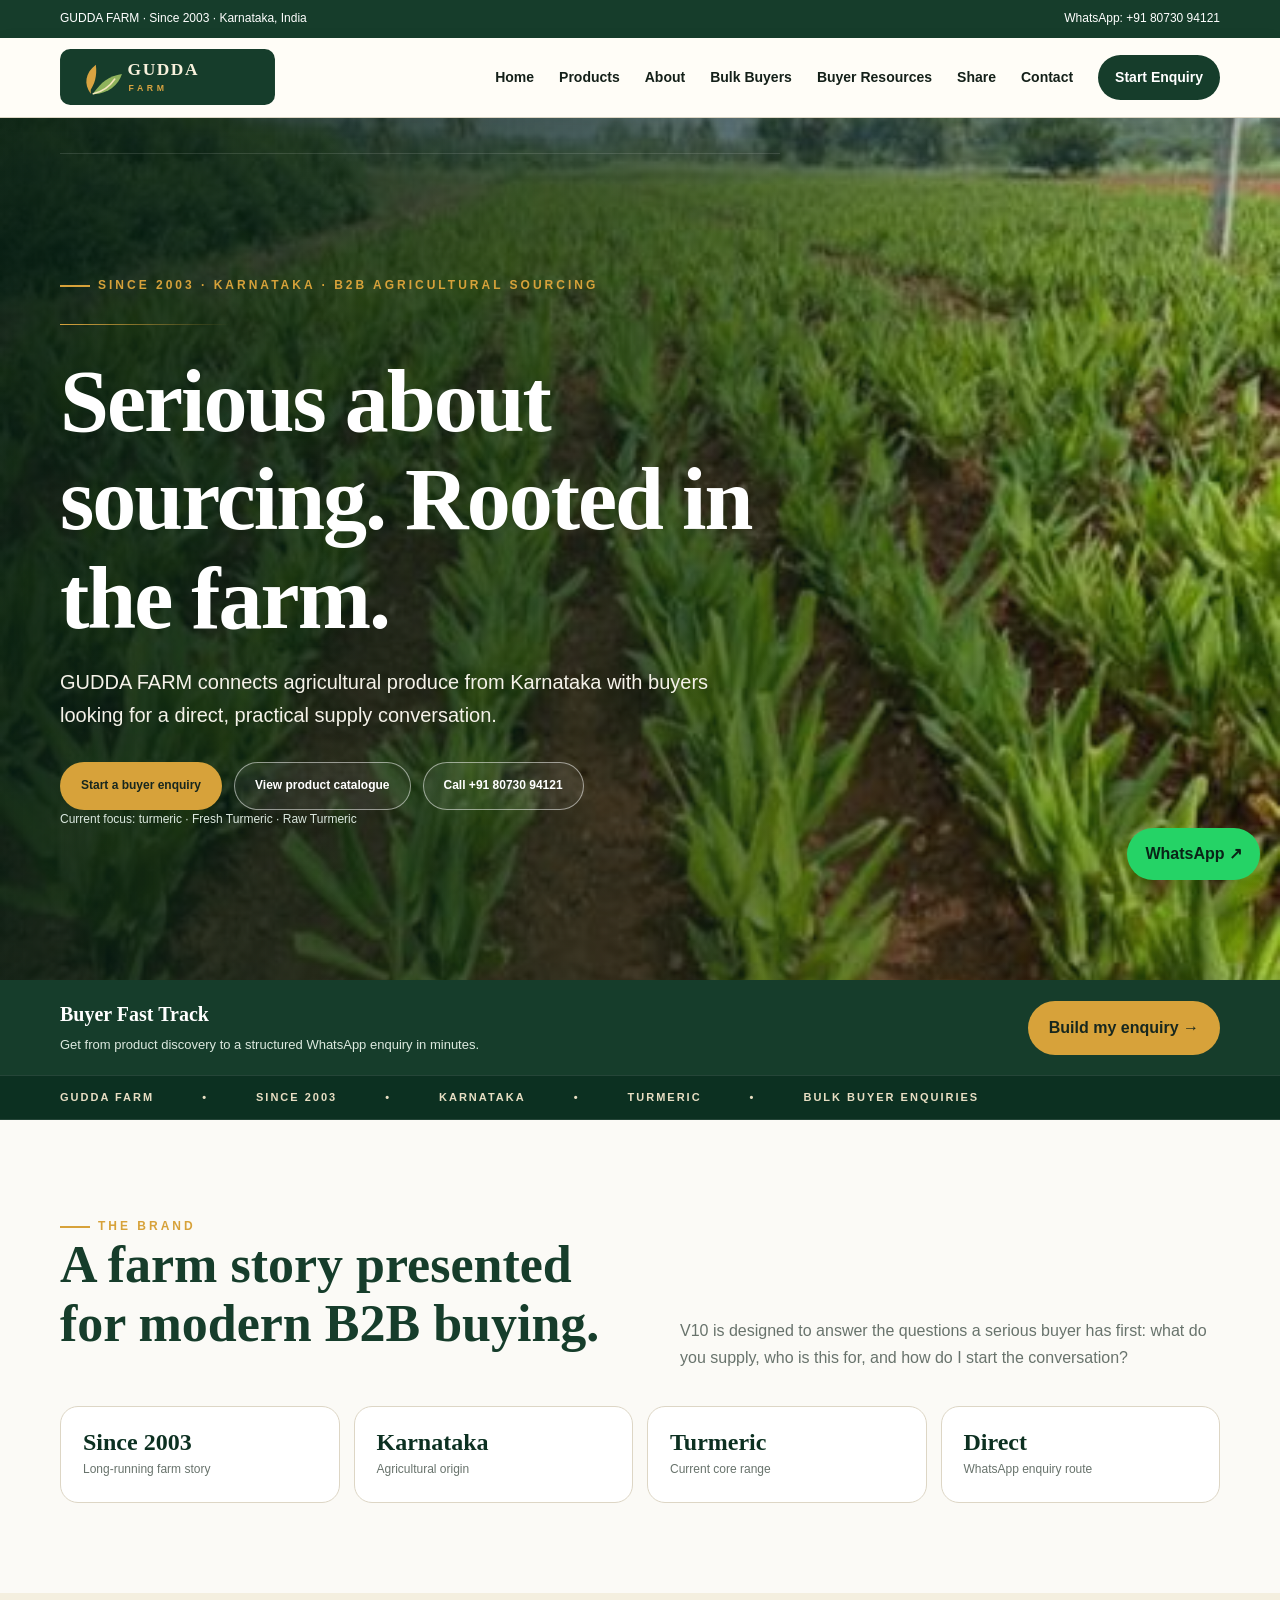
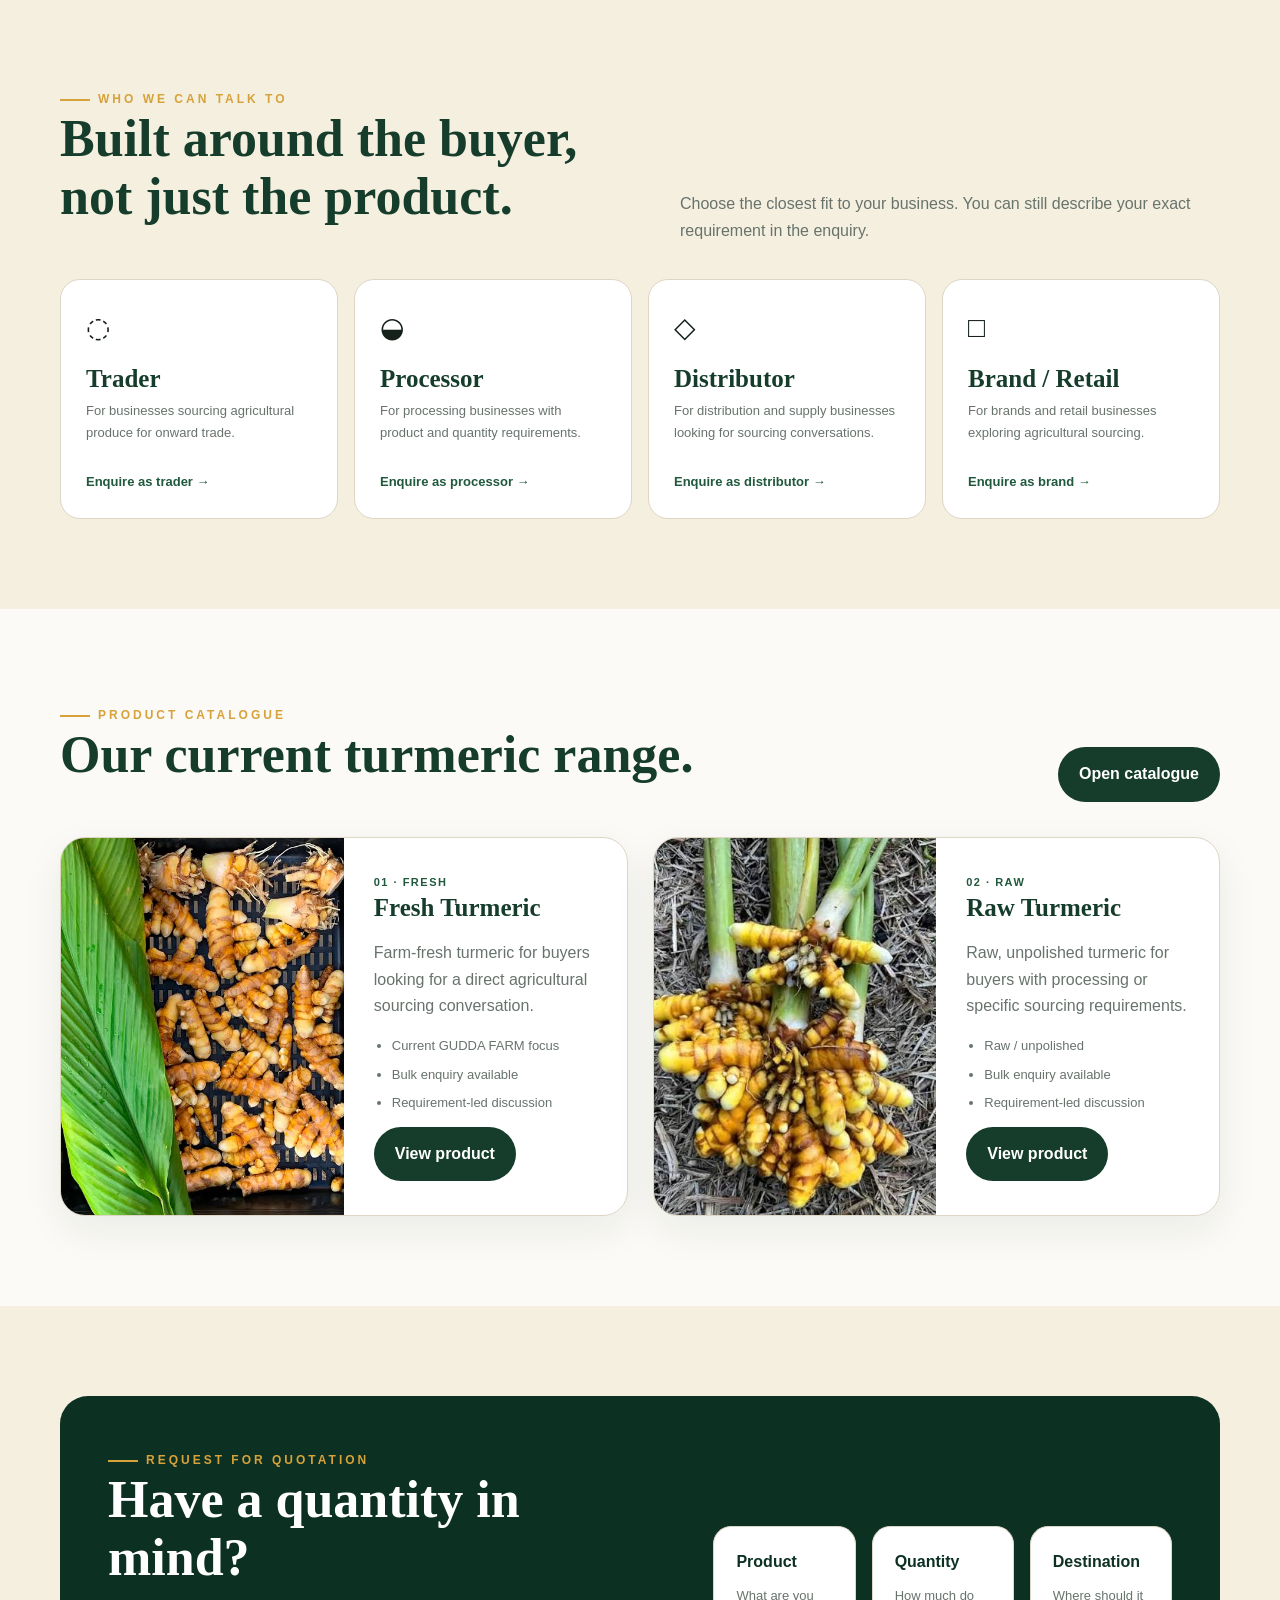
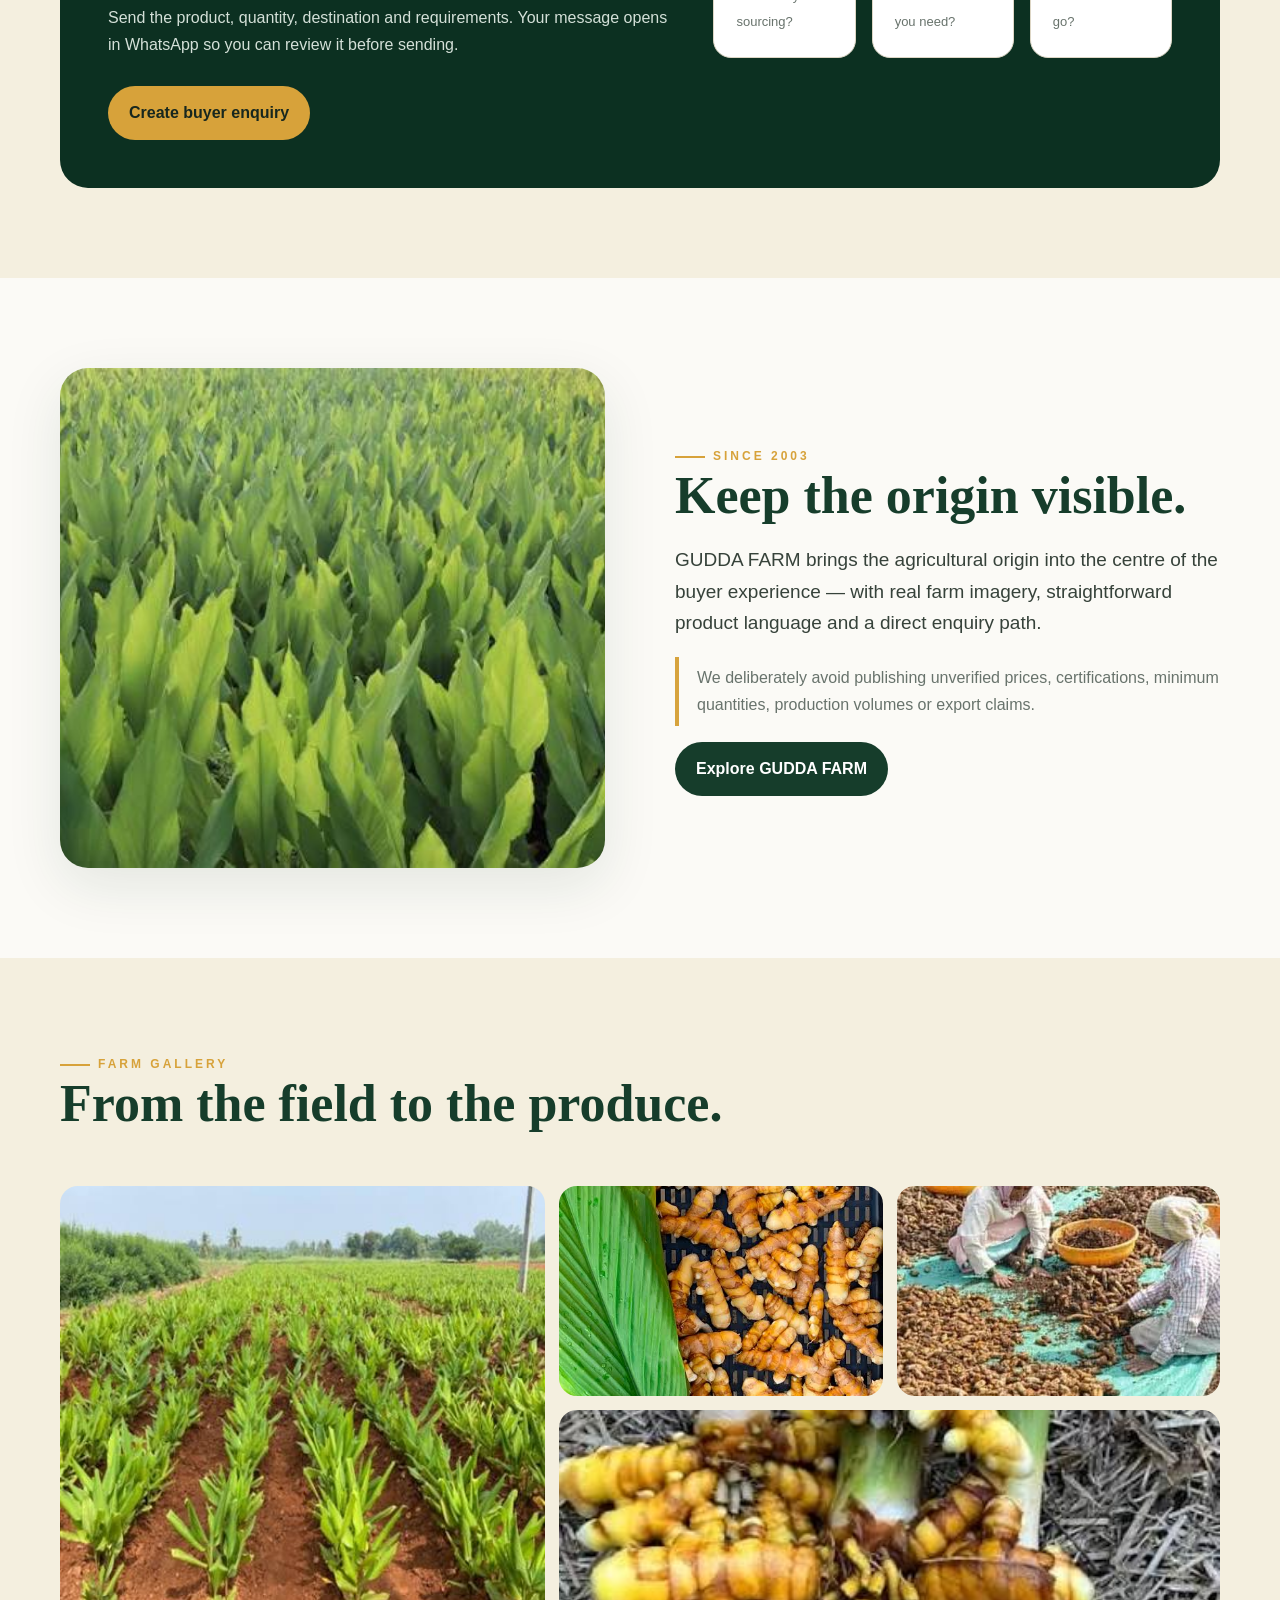
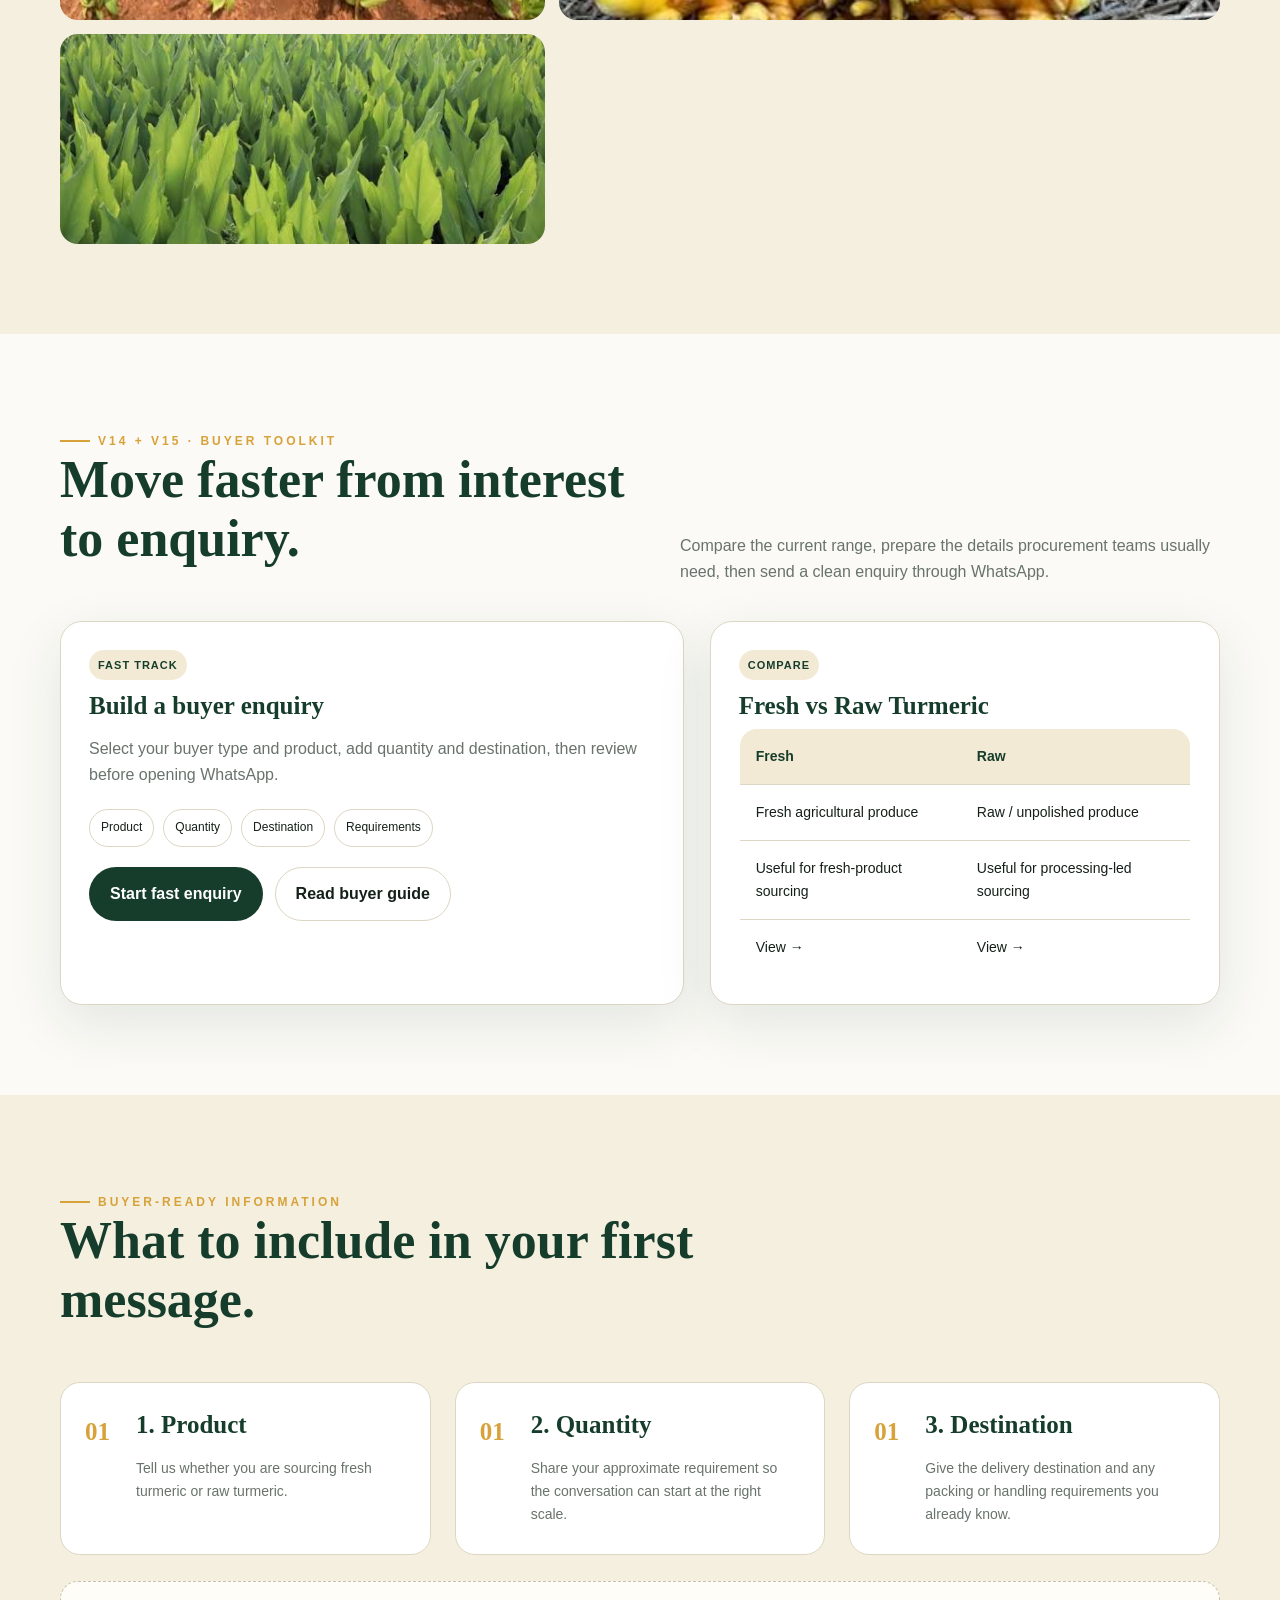
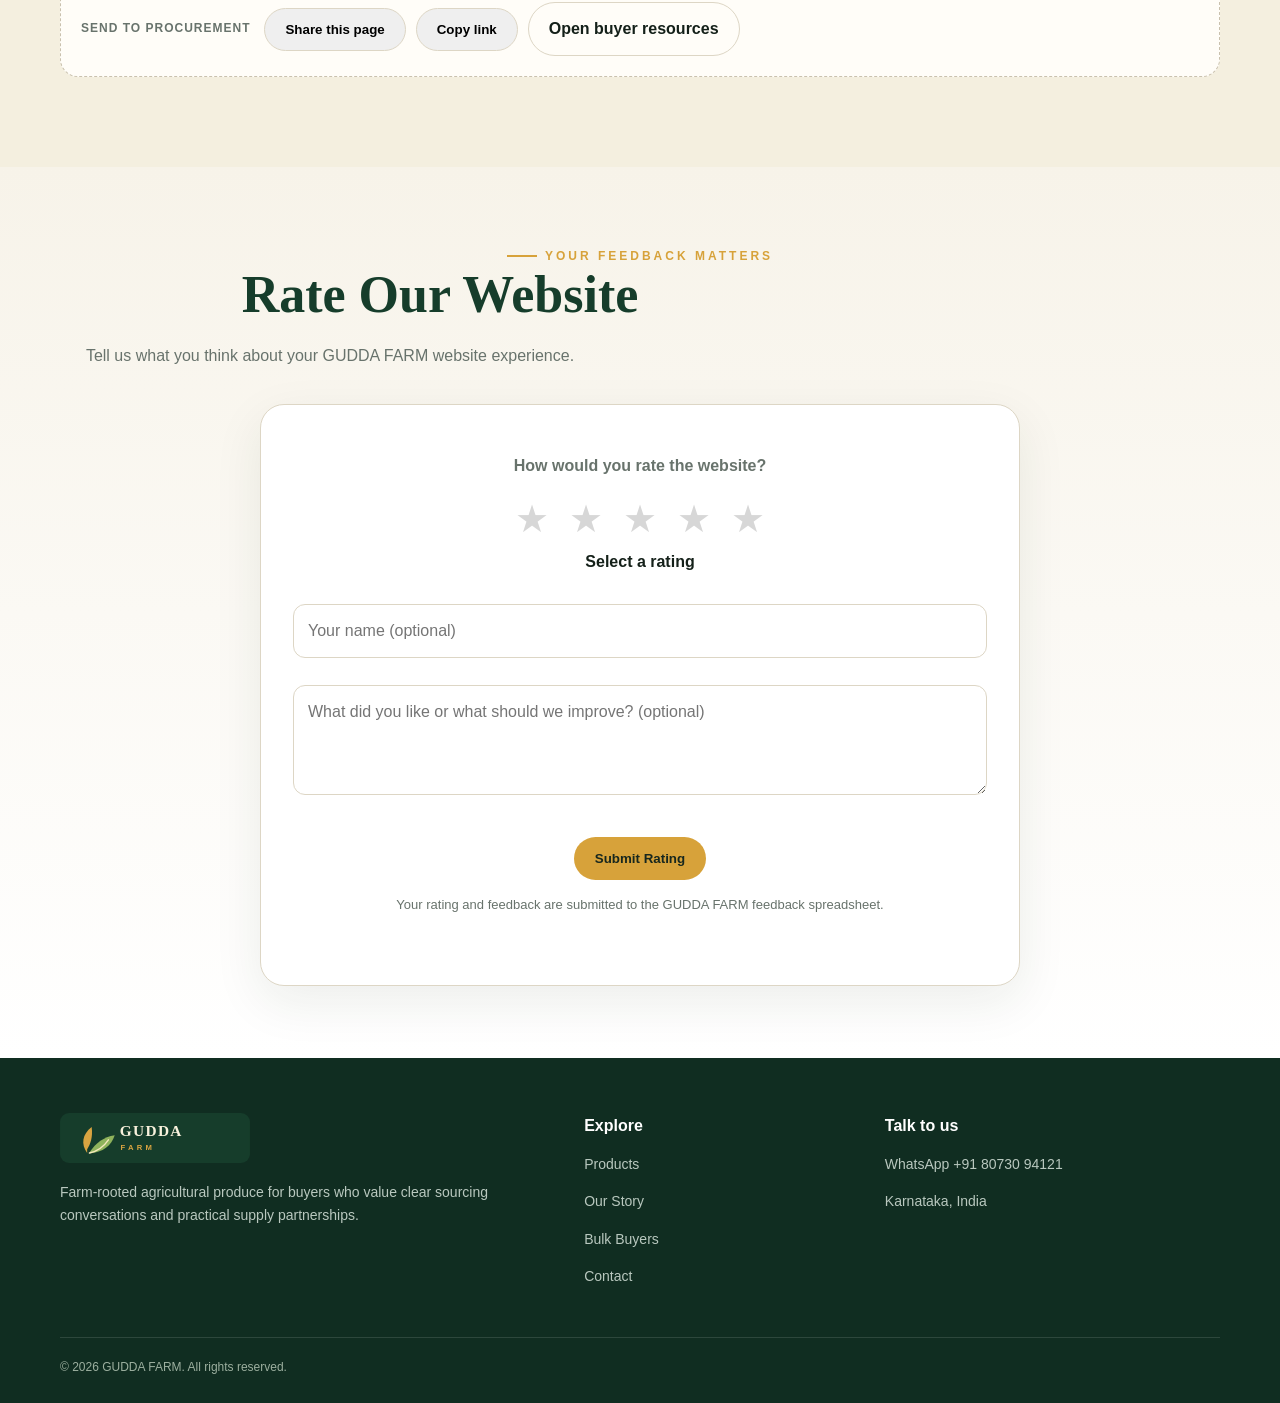
==== commit 32529342: "Add files via upload" ====
--- a/index.html
+++ b/index.html
@@ -40,4 +40,34 @@
 
 <section class="section alt"><div class="container"><div class="section-head"><div><span class="eyebrow">Buyer-ready information</span><h2>What to include in your first message.</h2></div></div><div class="grid3"><div class="step"><h3>1. Product</h3><p>Tell us whether you are sourcing fresh turmeric or raw turmeric.</p></div><div class="step"><h3>2. Quantity</h3><p>Share your approximate requirement so the conversation can start at the right scale.</p></div><div class="step"><h3>3. Destination</h3><p>Give the delivery destination and any packing or handling requirements you already know.</p></div></div><div class="share-panel" style="margin-top:26px"><span class="share-label">Send to procurement</span><button class="btn" data-share type="button">Share this page</button><button class="btn" data-copy-url type="button">Copy link</button><a class="btn" href="resources.html">Open buyer resources</a></div></div></section>
 
-<a class="whatsapp-float" href="https://wa.me/918073094121" target="_blank" rel="noopener" aria-label="Chat with GUDDA FARM on WhatsApp">WhatsApp ↗</a><footer><div class="container"><div class="foot"><div><img src="assets/logo.svg" alt="GUDDA FARM logo"><p>Farm-rooted agricultural produce for buyers who value clear sourcing conversations and practical supply partnerships.</p></div><div><h4>Explore</h4><p><a href="products.html">Products</a></p><p><a href="about.html">Our Story</a></p><p><a href="buyers.html">Bulk Buyers</a></p><p><a href="contact.html">Contact</a></p></div><div><h4>Talk to us</h4><p><a href="https://wa.me/918073094121" target="_blank" rel="noopener">WhatsApp +91 80730 94121</a></p><p>Karnataka, India</p></div></div><div class="copy">© 2026 GUDDA FARM. All rights reserved.</div></div></footer><script src="script.js"></script></body></html>+<a class="whatsapp-float" href="https://wa.me/918073094121" target="_blank" rel="noopener" aria-label="Chat with GUDDA FARM on WhatsApp">WhatsApp ↗</a>
+<section class="rating-section" id="ratings">
+  <div class="container">
+    <div class="section-head" style="display:block;text-align:center">
+      <span class="eyebrow">Your feedback matters</span>
+      <h2>Rate Our Website</h2>
+      <p>Tell us what you think about your GUDDA FARM website experience.</p>
+    </div>
+    <div class="rating-box">
+      <p><strong>How would you rate the website?</strong></p>
+      <form id="guddaRatingForm">
+        <div class="rating-stars" role="radiogroup" aria-label="Website rating from 1 to 5 stars">
+          <button class="rating-star" type="button" data-rating="1" aria-label="1 star">★</button>
+          <button class="rating-star" type="button" data-rating="2" aria-label="2 stars">★</button>
+          <button class="rating-star" type="button" data-rating="3" aria-label="3 stars">★</button>
+          <button class="rating-star" type="button" data-rating="4" aria-label="4 stars">★</button>
+          <button class="rating-star" type="button" data-rating="5" aria-label="5 stars">★</button>
+        </div>
+        <div class="rating-label" id="ratingLabel">Select a rating</div>
+        <input class="rating-input" name="name" type="text" maxlength="60" placeholder="Your name (optional)">
+        <textarea class="rating-textarea" name="feedback" maxlength="500" placeholder="What did you like or what should we improve? (optional)"></textarea>
+        <button class="btn primary" type="submit" style="margin-top:16px">Submit Rating</button>
+        <p class="rating-note">Your rating and feedback are submitted to the GUDDA FARM feedback spreadsheet.</p>
+        <div class="rating-status" id="ratingStatus" aria-live="polite"></div>
+      </form>
+    </div>
+  </div>
+</section>
+<iframe name="ratingSubmitFrame" id="ratingSubmitFrame" title="Rating submission" style="display:none"></iframe>
+
+<footer><div class="container"><div class="foot"><div><img src="assets/logo.svg" alt="GUDDA FARM logo"><p>Farm-rooted agricultural produce for buyers who value clear sourcing conversations and practical supply partnerships.</p></div><div><h4>Explore</h4><p><a href="products.html">Products</a></p><p><a href="about.html">Our Story</a></p><p><a href="buyers.html">Bulk Buyers</a></p><p><a href="contact.html">Contact</a></p></div><div><h4>Talk to us</h4><p><a href="https://wa.me/918073094121" target="_blank" rel="noopener">WhatsApp +91 80730 94121</a></p><p>Karnataka, India</p></div></div><div class="copy">© 2026 GUDDA FARM. All rights reserved.</div></div></footer><script src="script.js"></script></body></html>
--- a/styles.css
+++ b/styles.css
@@ -135,3 +135,18 @@
 .print-card{background:#fff;border:1px solid var(--line);padding:25px;border-radius:20px}.print-card ul{color:var(--muted);line-height:1.8}.success-panel{display:none;padding:18px 20px;background:#edf5ee;border:1px solid #c7dcc9;border-radius:15px;color:var(--green);margin-top:15px}.success-panel.show{display:block}
 @media(max-width:800px){.v14band .inner,.buyer-tools{grid-template-columns:1fr;display:grid}.quick-form{grid-template-columns:1fr}.quick-form .full{grid-column:auto}.compare{font-size:13px}.compare th,.compare td{padding:12px}.sticky-mobile{display:block;position:fixed;left:12px;right:12px;bottom:12px;z-index:50}.sticky-mobile a{display:block;text-align:center;box-shadow:0 10px 30px rgba(0,0,0,.18)}}
 @media print{.nav,.topbar,footer,.whatsapp-float,.v14band,.share-panel,.buttons,.sticky-mobile{display:none!important}.section{padding:25px 0}.print-card{box-shadow:none}}
+
+
+/* Website rating */
+.rating-section{padding:72px 0;background:linear-gradient(180deg,#f7f3e9,#fff)}
+.rating-box{max-width:760px;margin:0 auto;background:#fff;border:1px solid var(--line);border-radius:24px;padding:32px;box-shadow:0 16px 50px rgba(20,45,25,.08);text-align:center}
+.rating-box p{color:var(--muted)}
+.rating-stars{display:flex;justify-content:center;gap:8px;margin:20px 0 10px}
+.rating-star{border:0;background:transparent;font-size:38px;line-height:1;cursor:pointer;color:#d7d7d7;transition:transform .15s,color .15s}
+.rating-star:hover,.rating-star.selected{color:#d8a62a;transform:translateY(-2px)}
+.rating-label{min-height:24px;font-weight:700;color:var(--ink);margin-bottom:18px}
+.rating-input,.rating-textarea{width:100%;border:1px solid var(--line);border-radius:12px;padding:13px 14px;margin-top:10px;font:inherit;background:#fff}
+.rating-textarea{min-height:110px;resize:vertical}
+.rating-status{min-height:24px;margin-top:14px;font-weight:600;color:var(--green)}
+.rating-note{font-size:13px;margin-top:14px}
+@media(max-width:640px){.rating-box{padding:24px 18px}.rating-star{font-size:32px}}
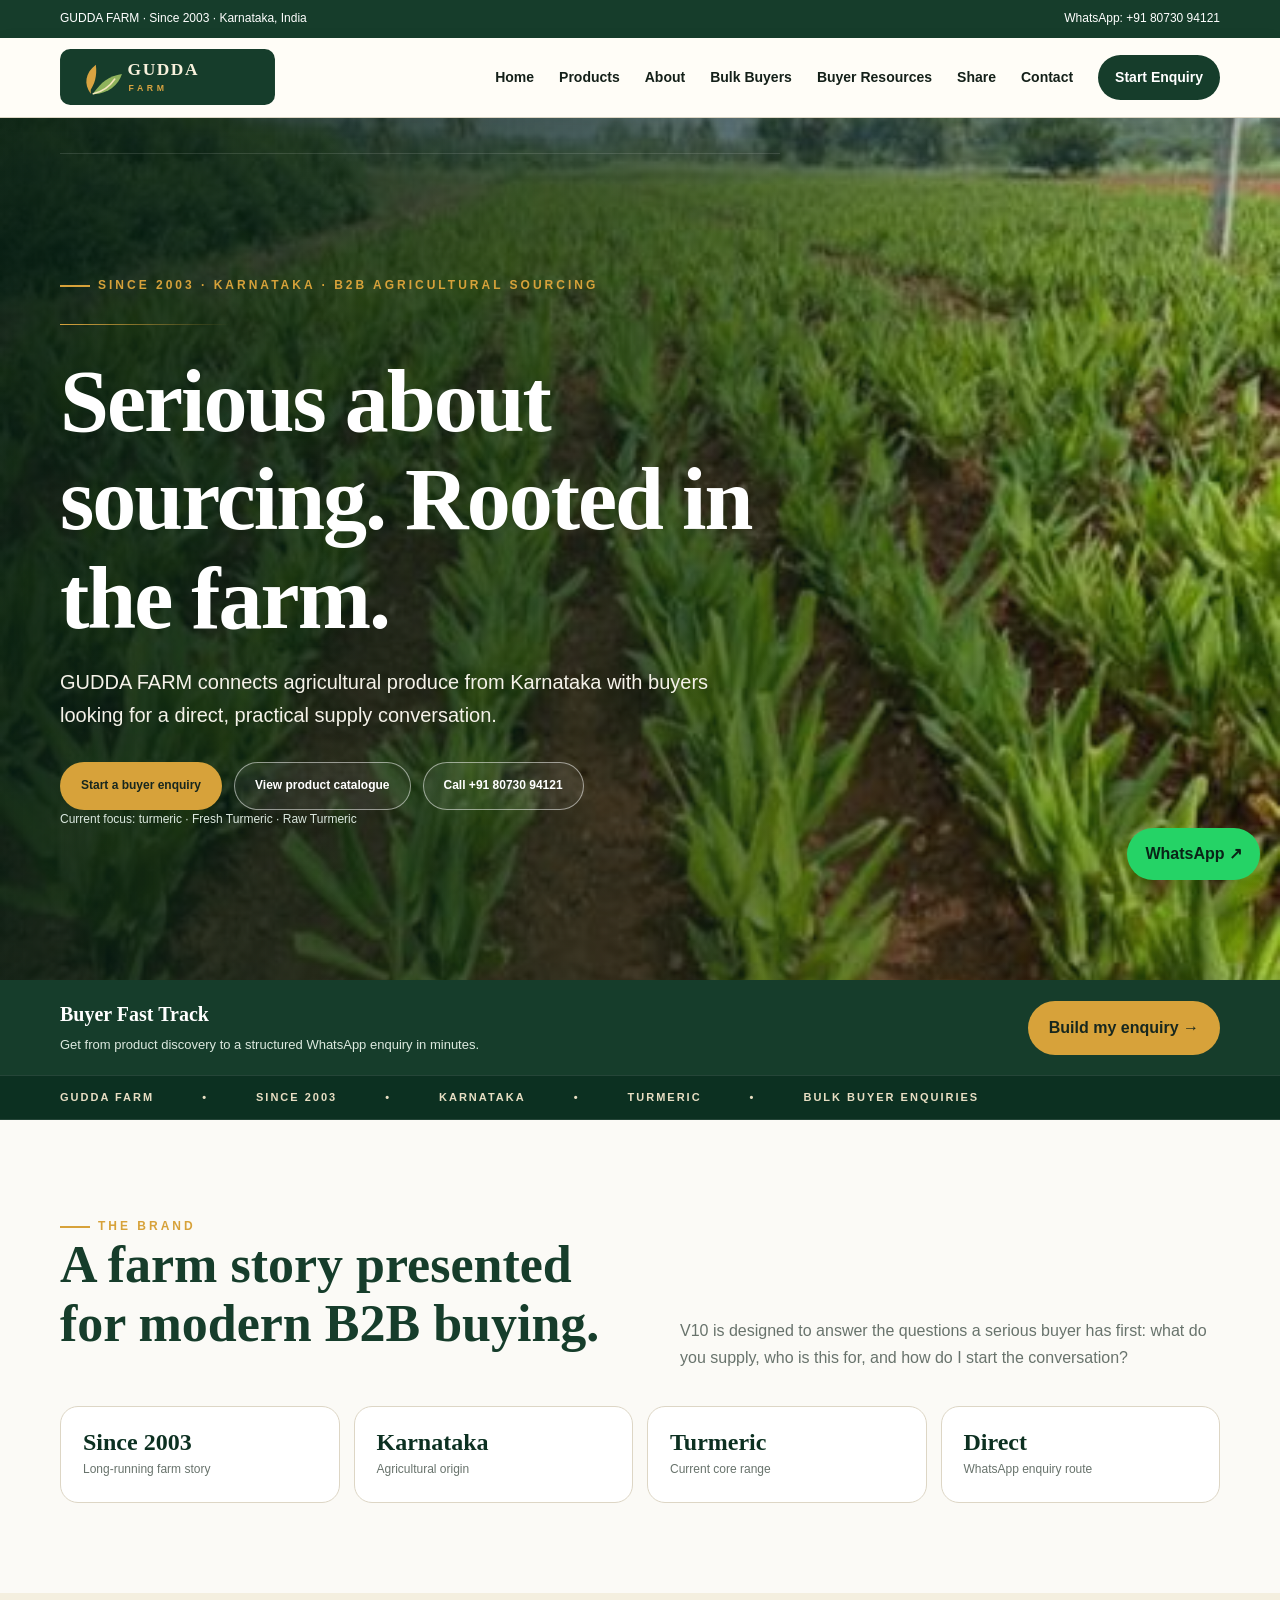
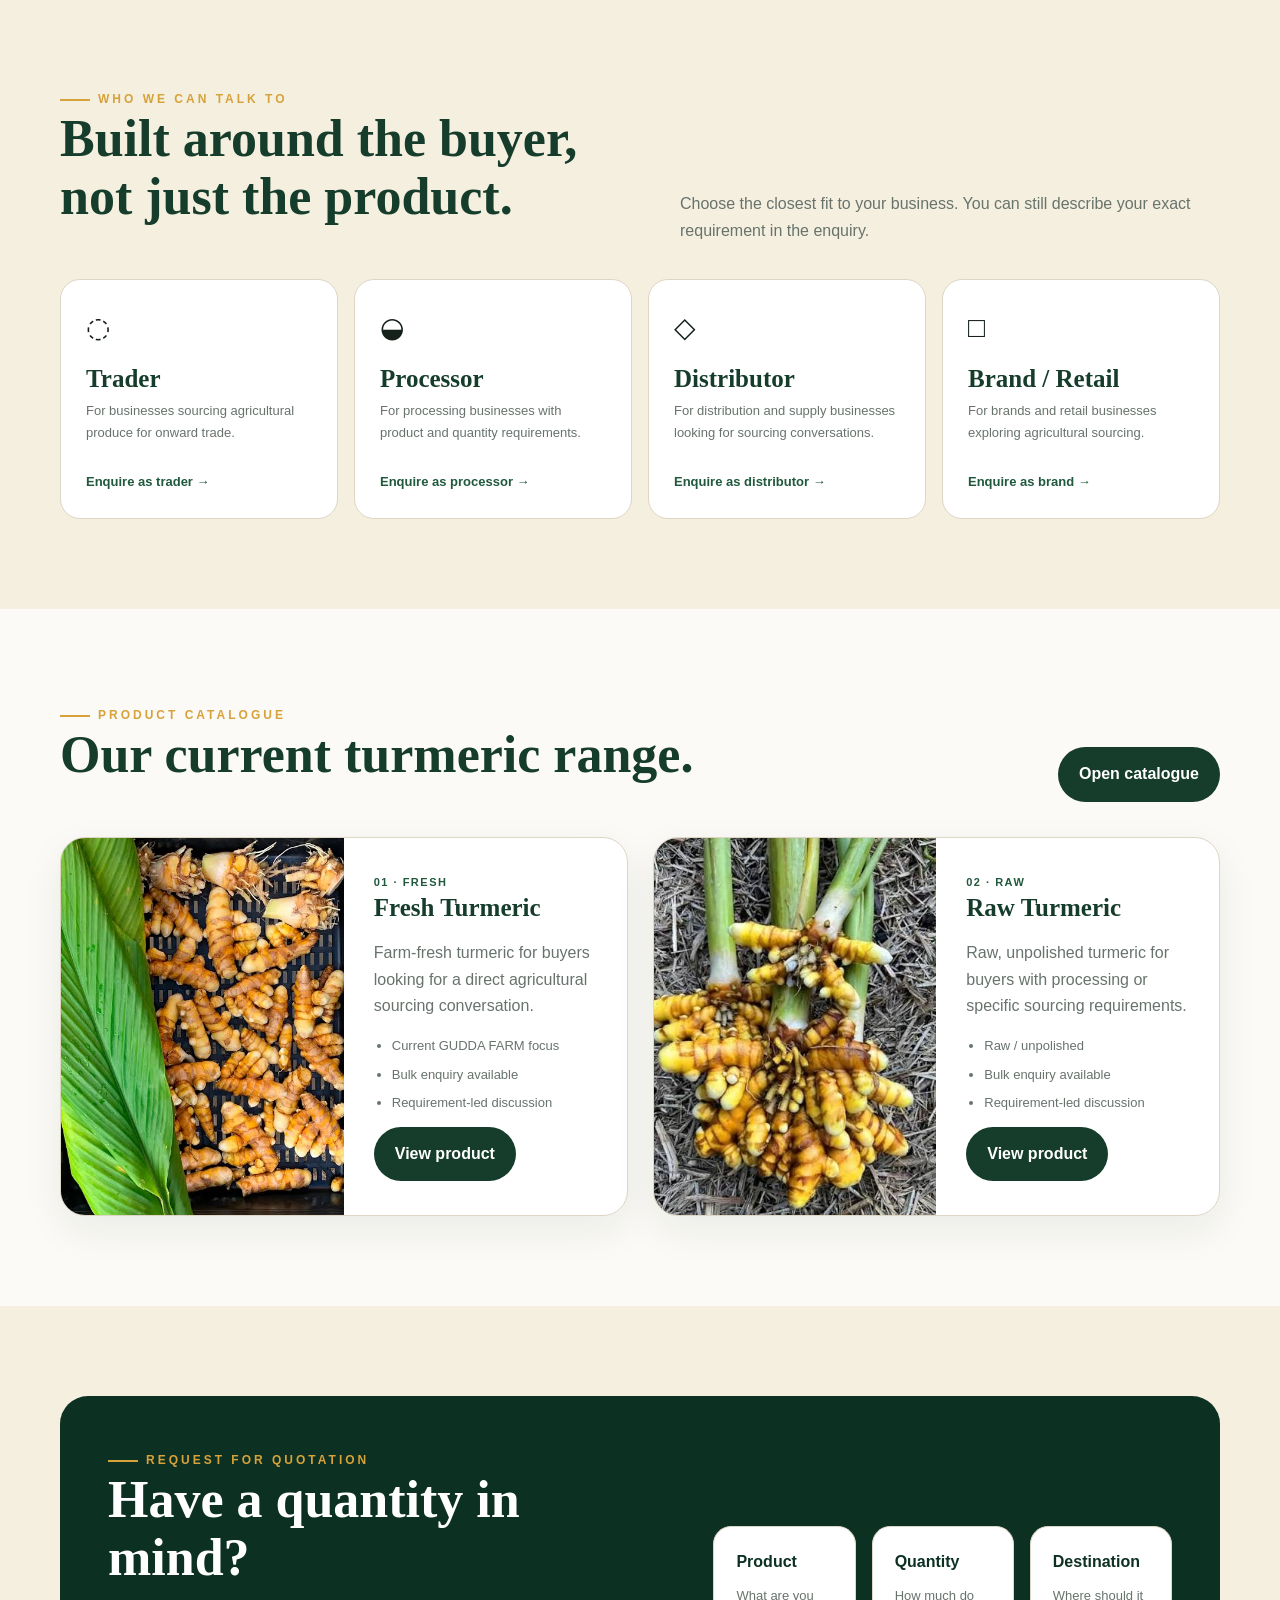
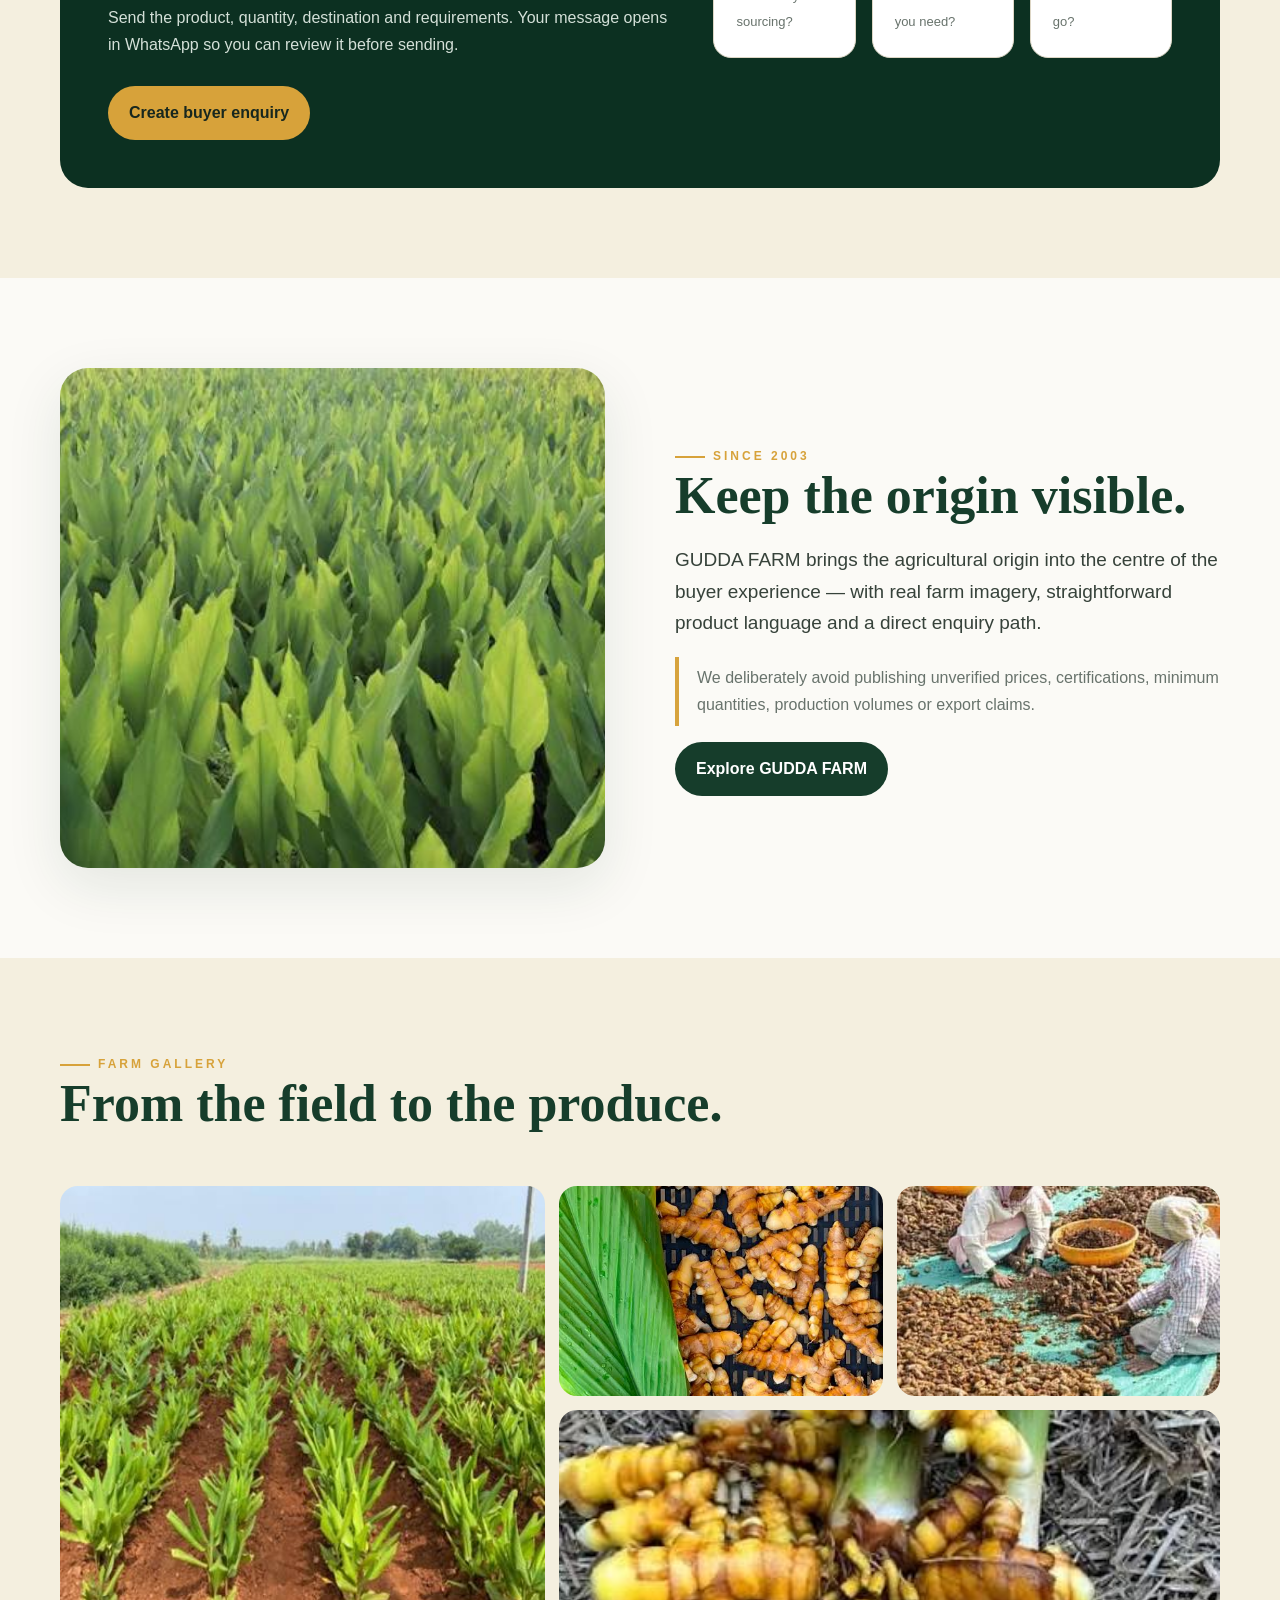
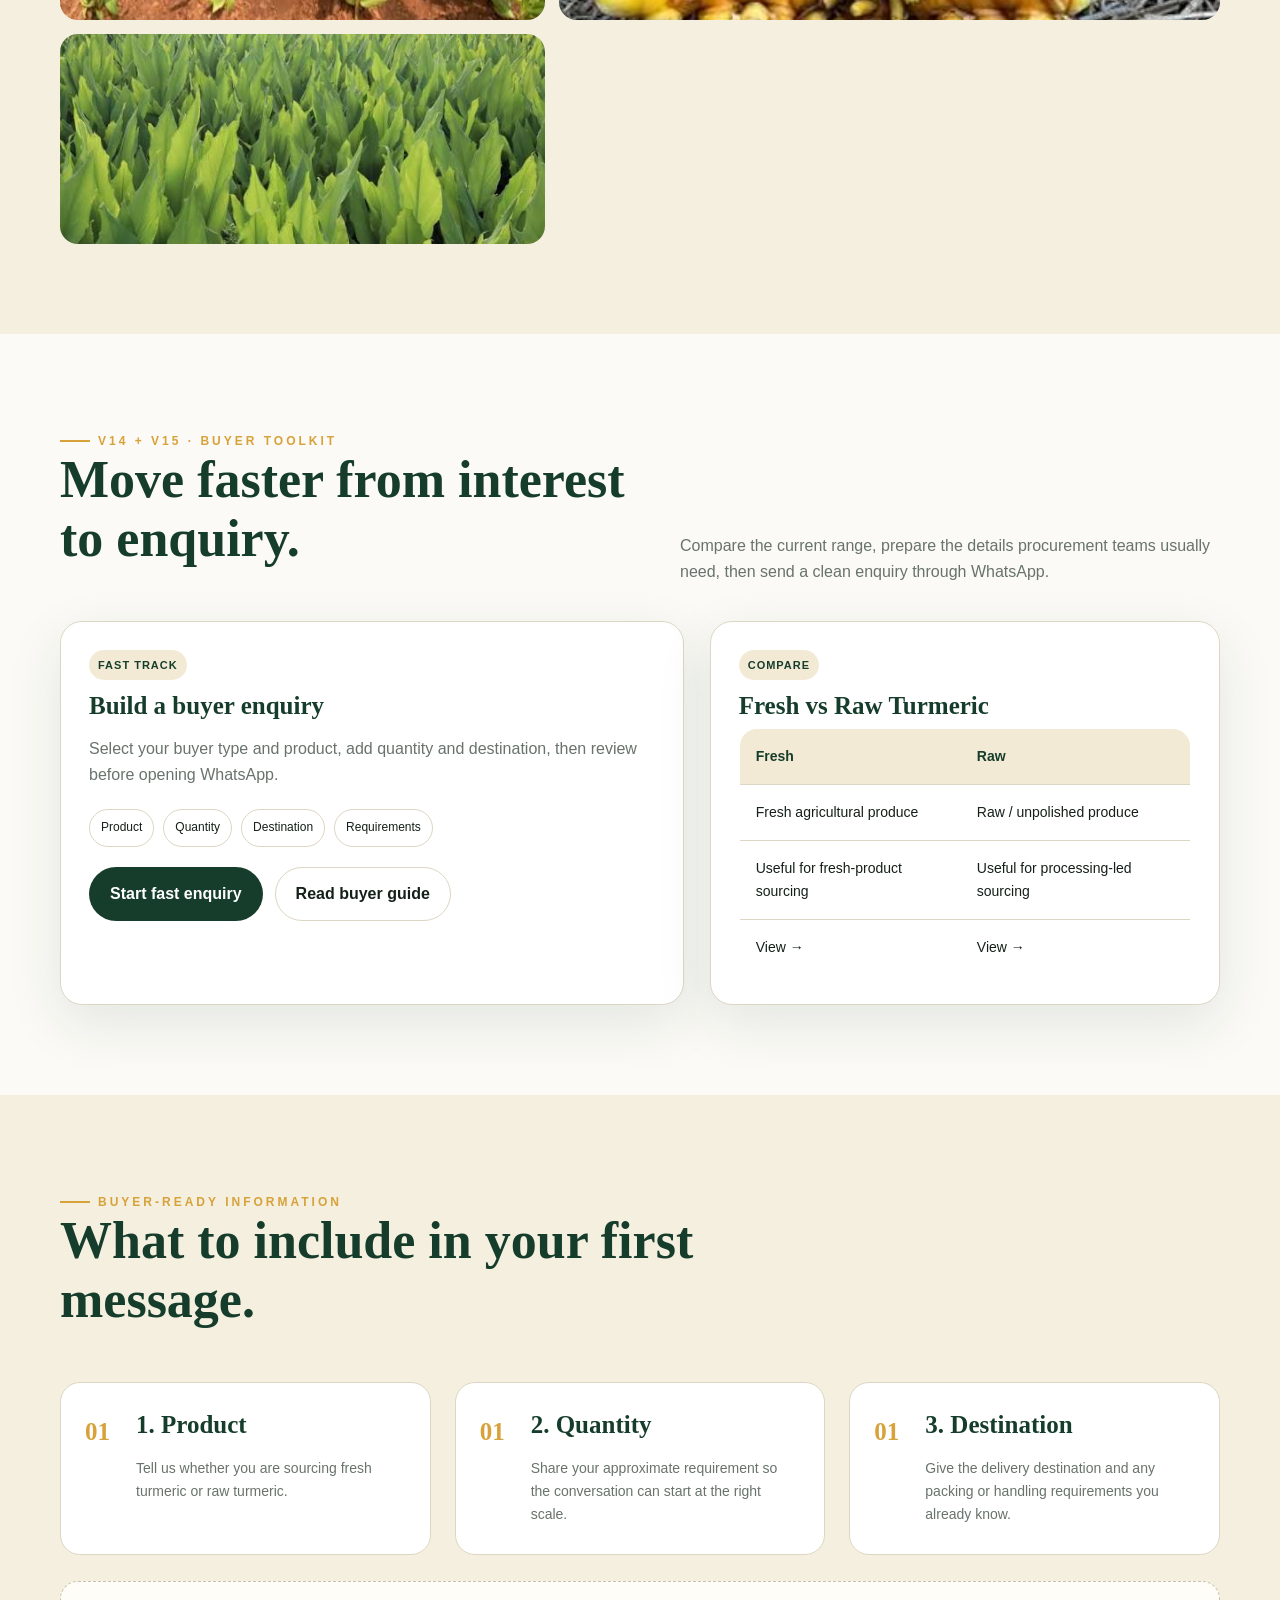
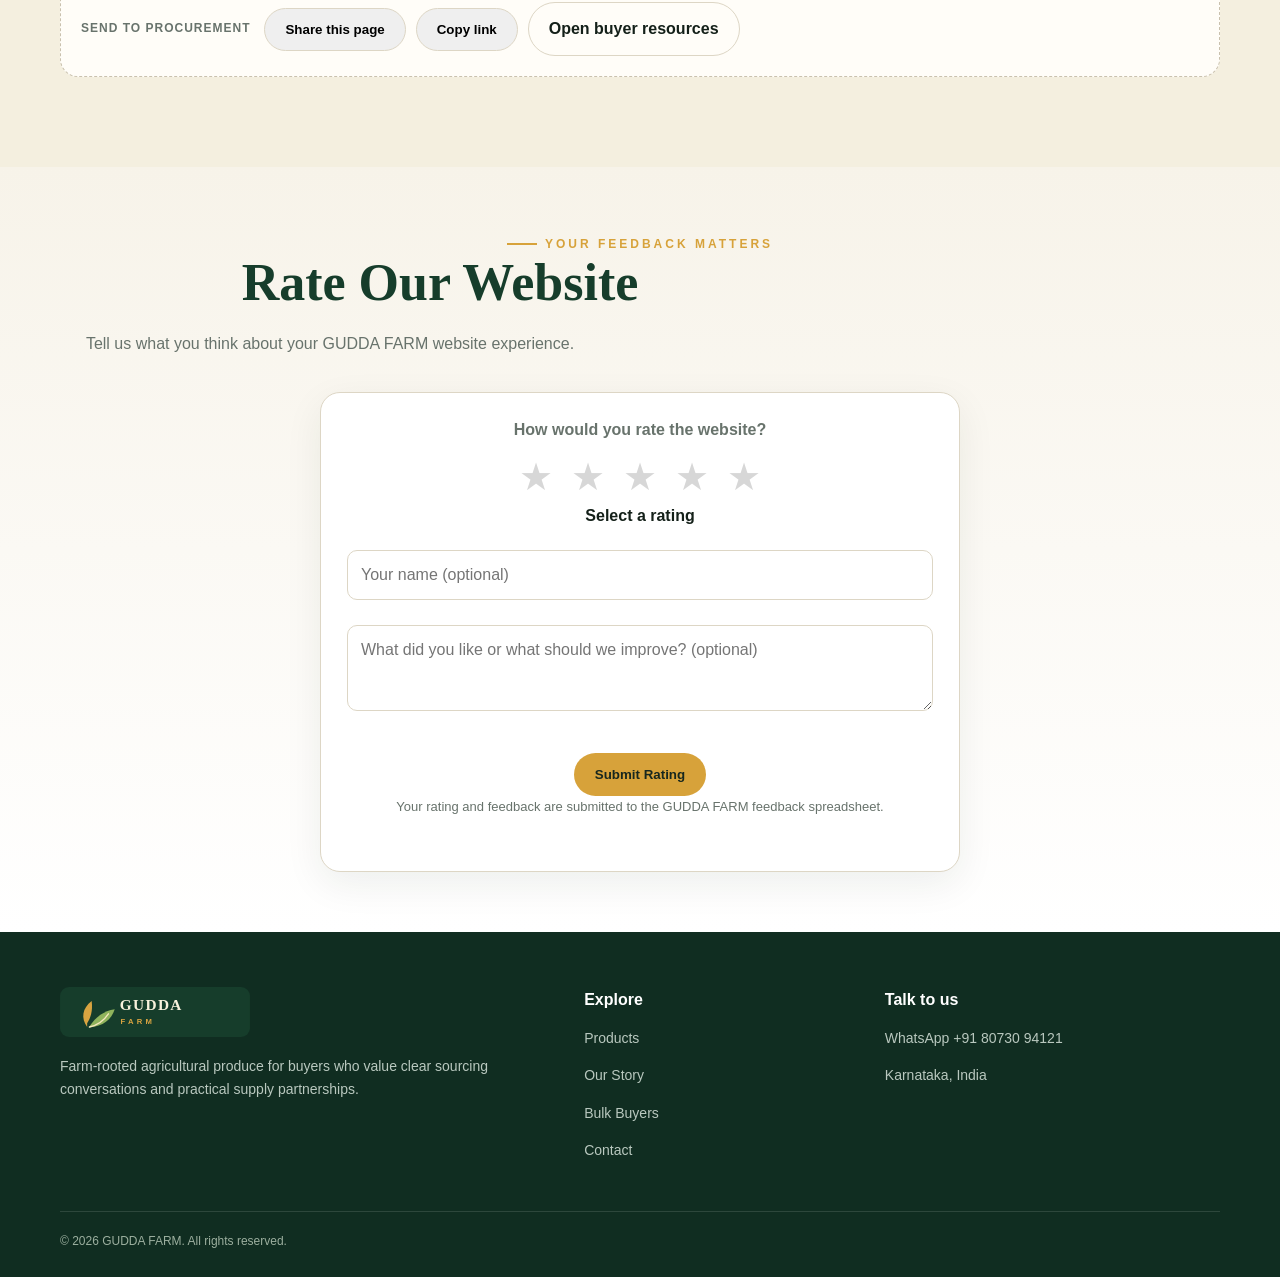
==== commit add5073b: "Update index.html" ====
--- a/index.html
+++ b/index.html
@@ -1,4 +1,4 @@
-<!doctype html><html lang="en"><head><meta charset="utf-8"><meta name="viewport" content="width=device-width,initial-scale=1">
+<!doctype html><html lang="en"><head><meta charset="utf-8"><meta name="viewport" content="width=device-width,initial-scale=1"> <meta name="google-site-verification" content="sda63VFUrgkfUN7dGKQU9HRi6Y9hyqBsN-Qgkryhfe4" />
 <title>GUDDA FARM | Since 2003 | Karnataka Agricultural Produce</title><meta name="description" content="GUDDA FARM — Since 2003. Karnataka agricultural produce sourcing for serious B2B buyers, with turmeric as the current core range."><meta property="og:title" content="GUDDA FARM | Since 2003 | Karnataka Agricultural Produce"><meta property="og:description" content="GUDDA FARM · Since 2003 · Karnataka agricultural produce sourcing for serious buyers."><meta property="og:type" content="website"><meta property="og:image" content="assets/turmeric.jpg"><meta name="robots" content="index,follow"><meta name="theme-color" content="#0c3021">
 <link rel="canonical" href="https://gudda-farm-margo781.vercel.app/"><link rel="icon" href="assets/logo.svg"><link rel="manifest" href="site.webmanifest"><link rel="stylesheet" href="styles.css"><script type="application/ld+json">{"@context":"https://schema.org","@type":"Organization","name":"GUDDA FARM","url":"https://gudda-farm-margo781.vercel.app/","telephone":"+91 80730 94121","areaServed":"Karnataka, India","description":"Karnataka agricultural produce sourcing for B2B buyers, with turmeric as the current core range."}</script></head><body><div class="topbar"><div class="container"><span>GUDDA FARM · Since 2003 · Karnataka, India</span><a href="https://wa.me/918073094121" target="_blank" rel="noopener">WhatsApp: +91 80730 94121</a></div></div><header class="nav"><div class="container navin"><a href="index.html"><img class="logo" src="assets/logo.svg" alt="GUDDA FARM"></a><button class="menu" aria-label="Open menu">☰</button><nav class="links"><a href="index.html">Home</a><a href="products.html">Products</a><a href="about.html">About</a><a href="buyers.html">Bulk Buyers</a><a href="resources.html">Buyer Resources</a><a href="marketing.html">Share</a><a href="contact.html">Contact</a><a class="cta" href="buyers.html">Start Enquiry</a></nav></div></header>
 <section class="hero"><div class="container"><div class="copy">
@@ -70,4 +70,4 @@
 </section>
 <iframe name="ratingSubmitFrame" id="ratingSubmitFrame" title="Rating submission" style="display:none"></iframe>
 
-<footer><div class="container"><div class="foot"><div><img src="assets/logo.svg" alt="GUDDA FARM logo"><p>Farm-rooted agricultural produce for buyers who value clear sourcing conversations and practical supply partnerships.</p></div><div><h4>Explore</h4><p><a href="products.html">Products</a></p><p><a href="about.html">Our Story</a></p><p><a href="buyers.html">Bulk Buyers</a></p><p><a href="contact.html">Contact</a></p></div><div><h4>Talk to us</h4><p><a href="https://wa.me/918073094121" target="_blank" rel="noopener">WhatsApp +91 80730 94121</a></p><p>Karnataka, India</p></div></div><div class="copy">© 2026 GUDDA FARM. All rights reserved.</div></div></footer><script src="script.js"></script></body></html>+<footer><div class="container"><div class="foot"><div><img src="assets/logo.svg" alt="GUDDA FARM logo"><p>Farm-rooted agricultural produce for buyers who value clear sourcing conversations and practical supply partnerships.</p></div><div><h4>Explore</h4><p><a href="products.html">Products</a></p><p><a href="about.html">Our Story</a></p><p><a href="buyers.html">Bulk Buyers</a></p><p><a href="contact.html">Contact</a></p></div><div><h4>Talk to us</h4><p><a href="https://wa.me/918073094121" target="_blank" rel="noopener">WhatsApp +91 80730 94121</a></p><p>Karnataka, India</p></div></div><div class="copy">© 2026 GUDDA FARM. All rights reserved.</div></div></footer><script src="script.js"></script></body></html>
--- a/styles.css
+++ b/styles.css
@@ -138,15 +138,15 @@
 
 
 /* Website rating */
-.rating-section{padding:72px 0;background:linear-gradient(180deg,#f7f3e9,#fff)}
-.rating-box{max-width:760px;margin:0 auto;background:#fff;border:1px solid var(--line);border-radius:24px;padding:32px;box-shadow:0 16px 50px rgba(20,45,25,.08);text-align:center}
-.rating-box p{color:var(--muted)}
-.rating-stars{display:flex;justify-content:center;gap:8px;margin:20px 0 10px}
+.rating-section{padding:60px 0;background:linear-gradient(180deg,#f7f3e9,#fff)}
+.rating-box{max-width:640px;margin:0 auto;background:#fff;border:1px solid var(--line);border-radius:20px;padding:24px 26px;box-shadow:0 12px 38px rgba(20,45,25,.07);text-align:center}
+.rating-box p{color:var(--muted);margin:0 0 8px}
+.rating-stars{display:flex;justify-content:center;gap:6px;margin:14px 0 6px}
 .rating-star{border:0;background:transparent;font-size:38px;line-height:1;cursor:pointer;color:#d7d7d7;transition:transform .15s,color .15s}
 .rating-star:hover,.rating-star.selected{color:#d8a62a;transform:translateY(-2px)}
-.rating-label{min-height:24px;font-weight:700;color:var(--ink);margin-bottom:18px}
-.rating-input,.rating-textarea{width:100%;border:1px solid var(--line);border-radius:12px;padding:13px 14px;margin-top:10px;font:inherit;background:#fff}
-.rating-textarea{min-height:110px;resize:vertical}
-.rating-status{min-height:24px;margin-top:14px;font-weight:600;color:var(--green)}
+.rating-label{min-height:22px;font-weight:700;color:var(--ink);margin-bottom:12px}
+.rating-input,.rating-textarea{box-sizing:border-box;width:100%;border:1px solid var(--line);border-radius:10px;padding:11px 13px;margin-top:8px;font:inherit;background:#fff}
+.rating-textarea{min-height:86px;resize:vertical}
+.rating-status{min-height:20px;margin-top:10px;font-weight:600;color:var(--green)}
 .rating-note{font-size:13px;margin-top:14px}
-@media(max-width:640px){.rating-box{padding:24px 18px}.rating-star{font-size:32px}}
+@media(max-width:640px){.rating-box{max-width:100%;padding:20px 16px}.rating-star{font-size:30px}.rating-input,.rating-textarea{padding:10px 12px}}
